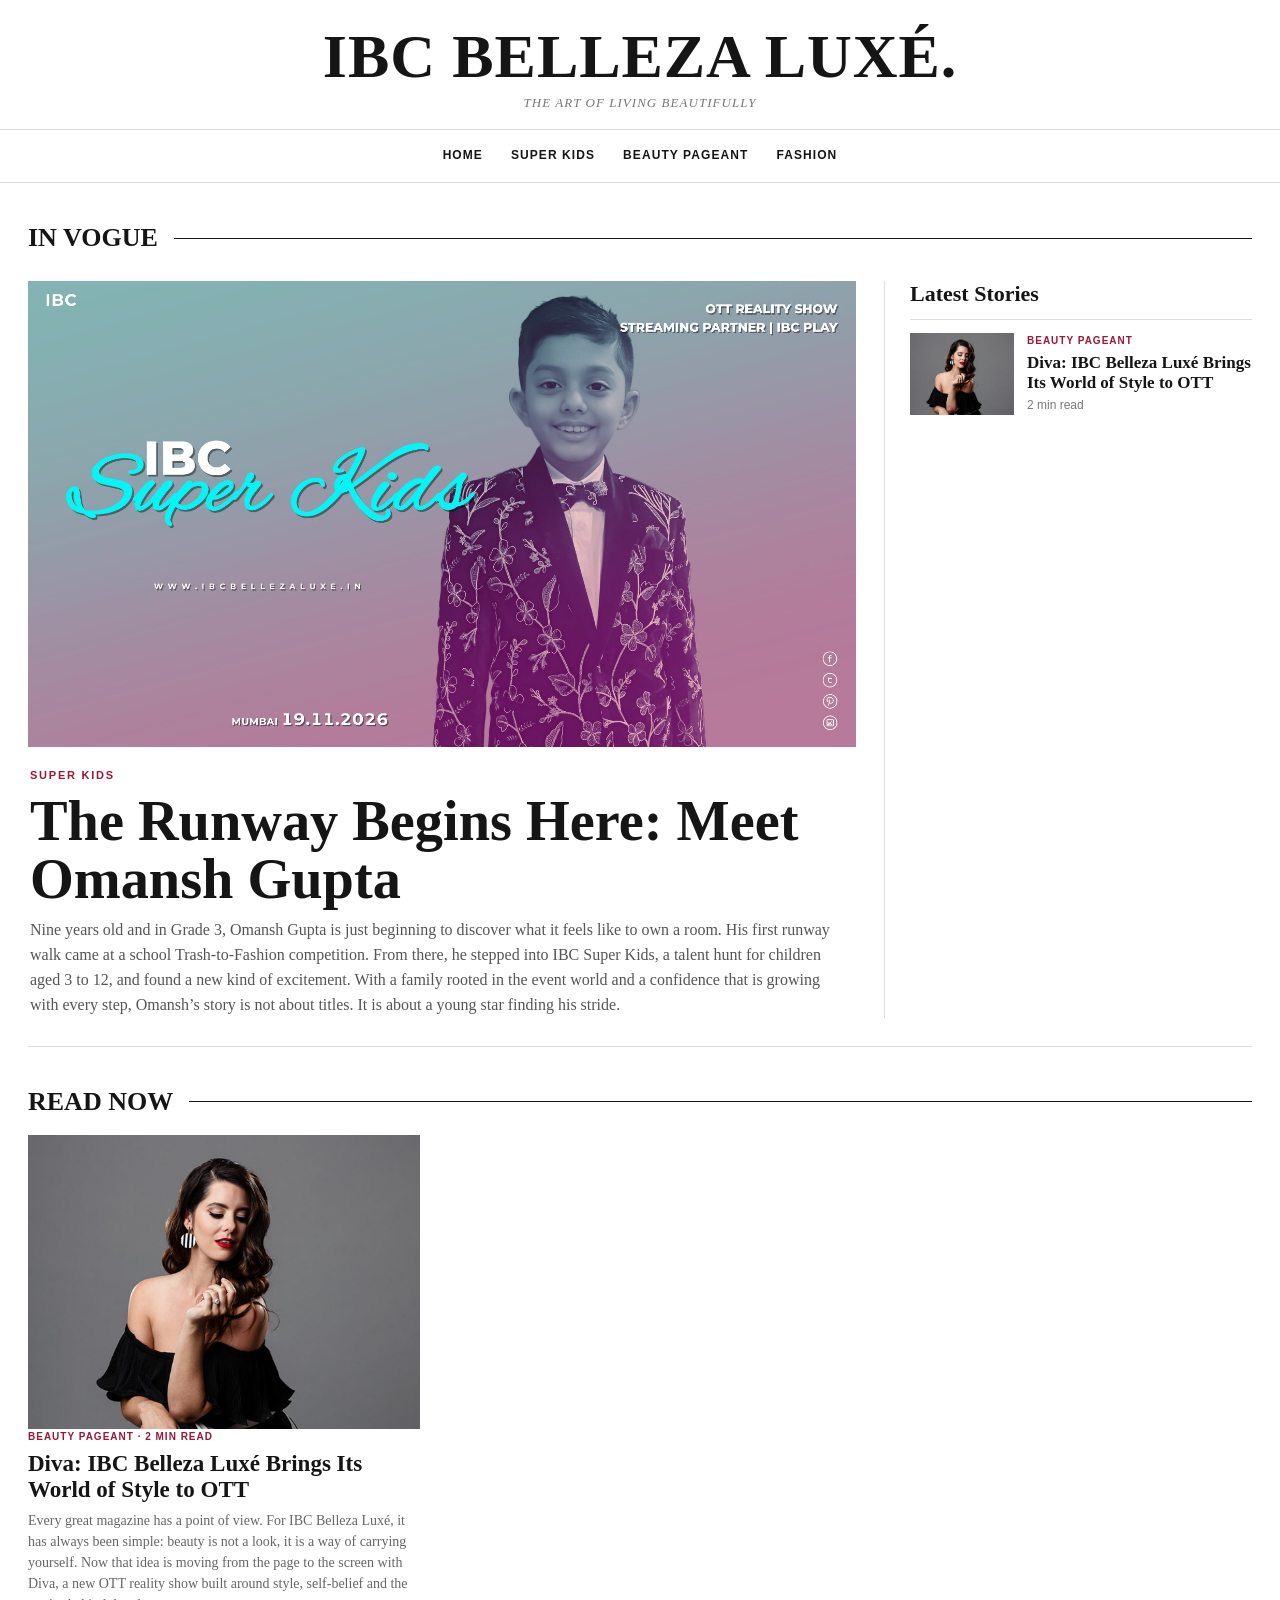
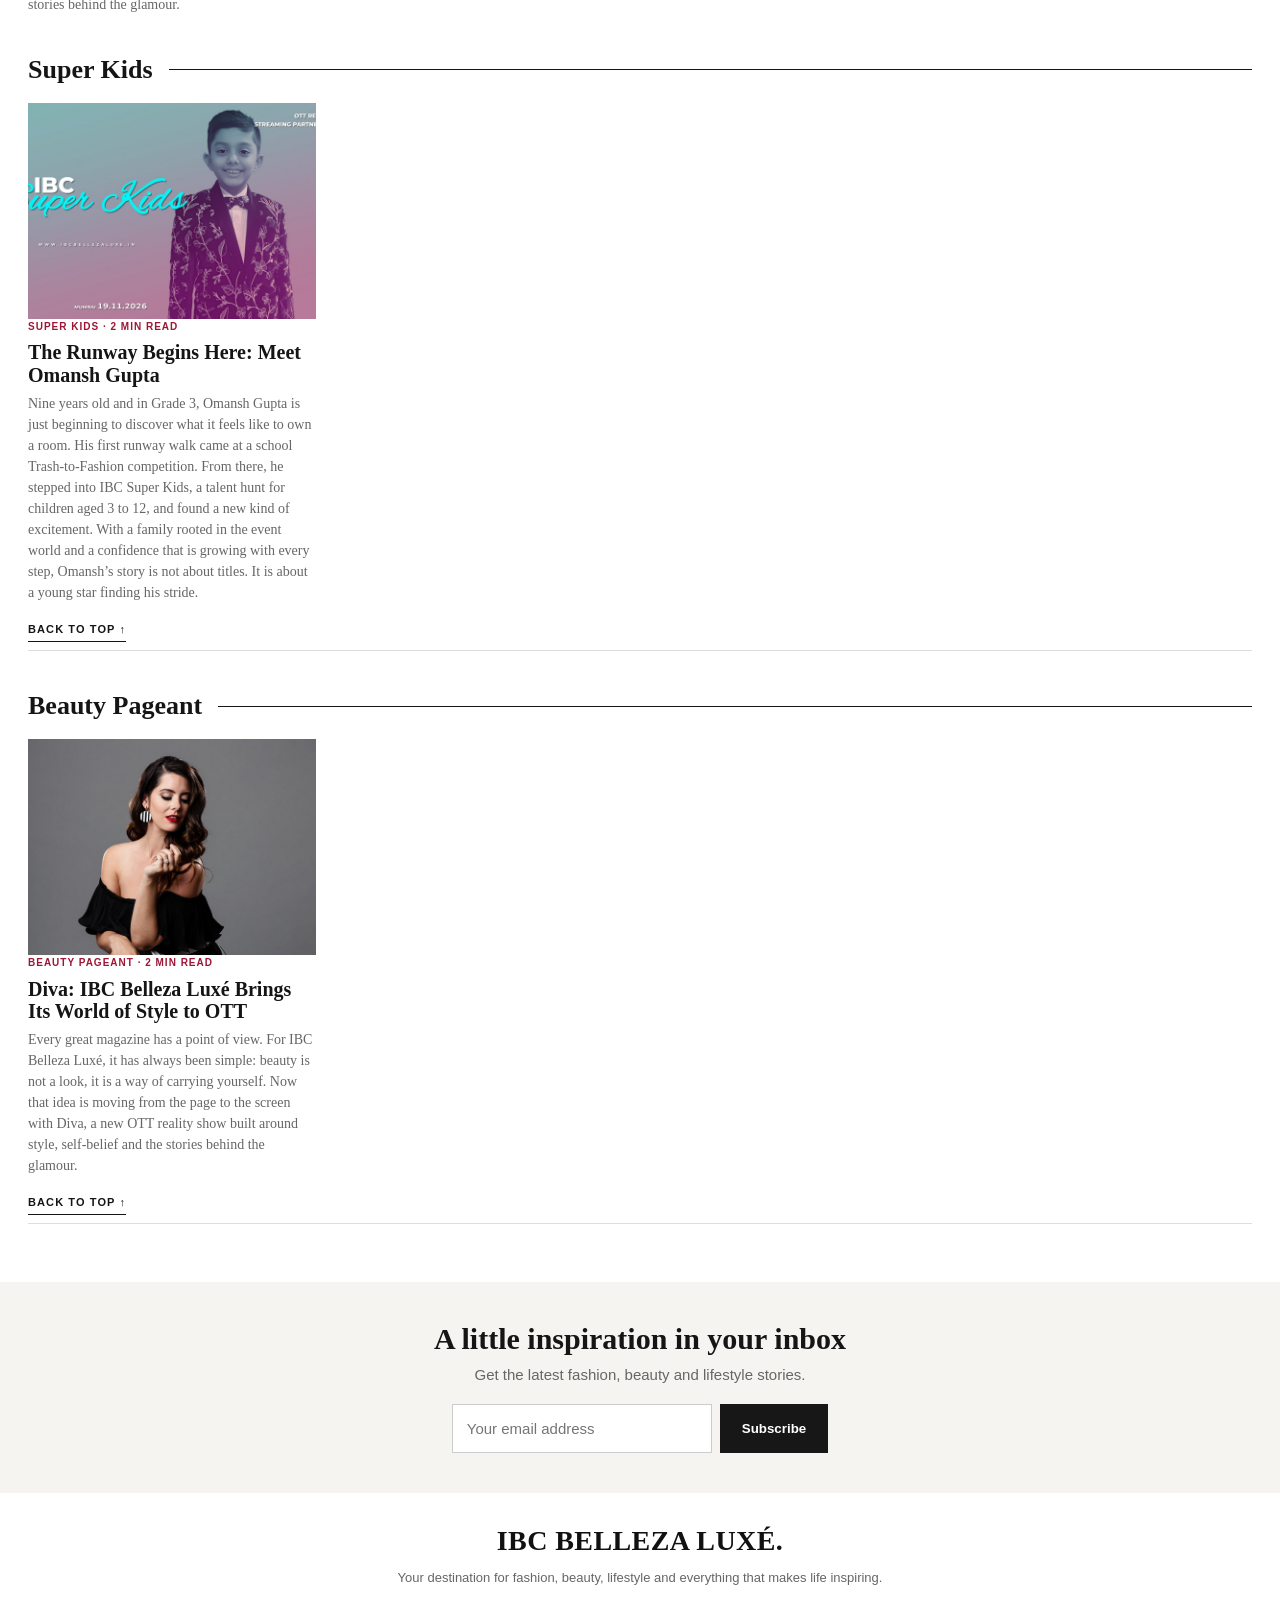
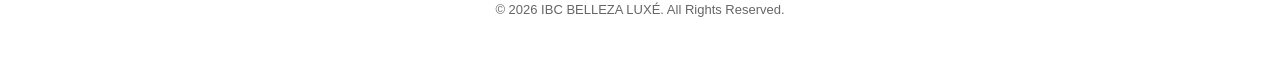
==== index.html @ 79d2c452 "Add files via upload" ====
<!DOCTYPE html>
<html lang="en">
<head>
<meta charset="utf-8">
<meta name="viewport" content="width=device-width, initial-scale=1">
<title>IBC BELLEZA LUXÉ | Fashion &amp; Lifestyle Magazine</title>
<meta name="description" content="Discover the latest in fashion, beauty, lifestyle, wellness and culture.">
<link rel="preconnect" href="https://fonts.googleapis.com">
<link href="https://fonts.googleapis.com/css2?family=Cormorant+Garamond:wght@500;600;700&family=Instrument+Sans:wght@400;500&display=swap" rel="stylesheet">
<style>
:root{--ink:#151515;--muted:#777;--line:#dedede;--paper:#fff;--soft:#f5f4f1;--accent:#9b1735}
*{box-sizing:border-box}
html{scroll-behavior:smooth}
body{margin:0;background:var(--paper);color:var(--ink);font:15px/1.55 Arial,Helvetica,sans-serif}
a{color:inherit;text-decoration:none}
.masthead{padding:27px 20px 18px;text-align:center;border-bottom:1px solid var(--line)}
.brand{display:inline-block;font:700 clamp(34px,5.4vw,62px)/.95 Georgia,'Times New Roman',serif;letter-spacing:.015em}
.tag{margin:9px 0 0;color:#777;font:italic 13px Georgia,serif;letter-spacing:.08em}
.nav-shell{position:sticky;top:0;z-index:20;background:#fff;border-bottom:1px solid var(--line)}
nav{max-width:1400px;margin:auto;display:flex;align-items:center;justify-content:center;gap:28px;padding:13px 22px;overflow-x:auto;white-space:nowrap}
nav a{font-size:12px;font-weight:700;letter-spacing:.09em;text-transform:uppercase;padding:3px 0;border-bottom:2px solid transparent}
nav a:hover,nav a:focus-visible{border-color:var(--accent);outline:none}
.wrap{max-width:1320px;margin:0 auto;padding:0 28px}
.kicker{font-size:11px;letter-spacing:.16em;text-transform:uppercase;color:var(--accent);font-weight:700}
.section-title{display:flex;align-items:center;gap:16px;margin:42px 0 20px;font:700 26px/1 Georgia,serif}
.section-title:after{content:"";height:1px;background:var(--ink);flex:1}
.lead-layout{display:grid;grid-template-columns:minmax(0,1.8fr) minmax(250px,.8fr);gap:28px;margin-top:30px;padding-bottom:28px;border-bottom:1px solid var(--line)}
.lead{display:block;min-width:0}
.lead-image{width:100%;aspect-ratio:16/9;object-fit:cover;display:block;background:var(--soft)}
.lead-copy{padding:15px 2px 0}
.lead h1{font:600 clamp(32px,4.4vw,58px)/1.03 Georgia,'Times New Roman',serif;margin:7px 0 10px;max-width:900px}
.lead p{font:16px/1.55 Georgia,serif;color:#555;max-width:800px;margin:0}
.latest{border-left:1px solid var(--line);padding-left:25px}
.latest h2{font:700 22px Georgia,serif;margin:0 0 12px}
.latest-item{display:grid;grid-template-columns:104px 1fr;gap:13px;padding:13px 0;border-top:1px solid var(--line)}
.latest-item img{width:104px;height:82px;object-fit:cover;background:var(--soft)}
.latest-item small,.story small{display:block;color:var(--accent);font-size:10px;font-weight:700;letter-spacing:.1em;text-transform:uppercase}
.latest-item h3{font:600 17px/1.15 Georgia,serif;margin:4px 0}
.latest-item p{font-size:12px;color:var(--muted);margin:0}
.story-grid{display:grid;grid-template-columns:repeat(3,minmax(0,1fr));gap:24px}
.story{display:block;min-width:0}
.story img{display:block;width:100%;aspect-ratio:4/3;object-fit:cover;background:var(--soft)}
.story h3{font:600 23px/1.12 Georgia,'Times New Roman',serif;margin:7px 0}
.story p{font:14px/1.5 Georgia,serif;color:#666;margin:0}
.story:hover h3,.latest-item:hover h3{text-decoration:underline;text-decoration-thickness:1px;text-underline-offset:3px}
.category-section{padding-bottom:8px;border-bottom:1px solid var(--line)}
.category-section .story-grid{grid-template-columns:repeat(4,minmax(0,1fr))}
.category-section .story h3{font-size:20px}
.see-more{display:inline-block;margin-top:18px;font-size:11px;font-weight:700;letter-spacing:.1em;text-transform:uppercase;border-bottom:1px solid;padding-bottom:3px}
.news{margin-top:58px;background:var(--soft);padding:40px 20px;text-align:center}
.news h2{font:600 30px Georgia,serif;margin:0 0 7px}
.news p{color:#666;margin:0 0 17px}
.news form{display:flex;gap:8px;justify-content:center;flex-wrap:wrap}
.news input{padding:12px 14px;border:1px solid #ccc;background:#fff;min-width:260px;font:inherit}
.news button{padding:12px 22px;border:0;background:#171717;color:#fff;font-weight:700;cursor:pointer}
footer{padding:35px 20px;text-align:center;color:#666;font-size:13px}
footer .brand{font-size:28px;color:#111}
footer p{max-width:600px;margin:12px auto}
footer a:not(.brand){margin:0 9px}
.empty{padding:35px 0;color:#777}
@media(max-width:850px){.lead-layout{grid-template-columns:1fr}.latest{border-left:0;border-top:1px solid var(--line);padding:20px 0 0}.category-section .story-grid{grid-template-columns:repeat(2,minmax(0,1fr))}}
@media(max-width:560px){.masthead{padding:22px 12px 15px}.wrap{padding:0 16px}nav{justify-content:flex-start;gap:22px;padding:12px 16px}.lead-layout{margin-top:18px}.lead h1{font-size:36px}.story-grid,.category-section .story-grid{grid-template-columns:1fr 1fr;gap:17px}.story h3,.category-section .story h3{font-size:18px}.latest-item{grid-template-columns:88px 1fr}.latest-item img{width:88px;height:72px}}
</style>
</head>
<body id="top">
<header class="masthead">
  <a class="brand" href="index.html">IBC BELLEZA LUXÉ.</a>
  <p class="tag">THE ART OF LIVING BEAUTIFULLY</p>
</header>
<div class="nav-shell"><nav aria-label="Main" id="nav"></nav></div>

<main class="wrap" id="root"><p class="empty">Loading stories…</p></main>

<section class="news">
  <h2>A little inspiration in your inbox</h2>
  <p>Get the latest fashion, beauty and lifestyle stories.</p>
  <form onsubmit="event.preventDefault();this.querySelector('button').textContent='Thank you';">
    <input type="email" required placeholder="Your email address" aria-label="Email address">
    <button type="submit">Subscribe</button>
  </form>
</section>

<footer>
  <a class="brand" href="index.html">IBC BELLEZA LUXÉ.</a>
  <p>Your destination for fashion, beauty, lifestyle and everything that makes life inspiring.</p>
  <p id="fl"></p>
  <p>© 2026 IBC BELLEZA LUXÉ. All Rights Reserved.</p>
</footer>

<script>
const esc = s => String(s ?? '').replace(/[&<>"']/g, c => ({'&':'&amp;','<':'&lt;','>':'&gt;','"':'&quot;',"'":'&#39;'}[c]));
const href = a => a.link || (a.type === 'page' || !a.slug
  ? 'article.html?id=' + encodeURIComponent(a.id)
  : 'articles/' + encodeURIComponent(a.slug) + '/');
const sl = s => String(s).toLowerCase().replace(/[^a-z0-9]+/g, '-').replace(/^-|-$/g, '') || 'x';
const image = a => a.image ? esc(a.image) : '';
const story = a => '<a class="story" href="' + esc(href(a)) + '">' +
  (image(a) ? '<img loading="lazy" src="' + image(a) + '" alt="' + esc(a.title) + '">' : '<div class="lead-image"></div>') +
  '<small>' + esc(a.category || 'Latest') + (a.readTime ? ' · ' + esc(a.readTime) : '') + '</small>' +
  '<h3>' + esc(a.title) + '</h3>' + (a.excerpt ? '<p>' + esc(a.excerpt) + '</p>' : '') + '</a>';
fetch('content/articles.json', {cache:'no-store'})
  .then(r => r.ok ? r.json() : Promise.reject(new Error('Could not load article data')))
  .then(list => {
    list = list.filter(a => a.status === 'published');
    const pages = list.filter(a => a.type === 'page');
    const posts = list.filter(a => a.type !== 'page');
    const categories = [...new Set(posts.map(a => a.category || 'More stories'))];
    const nav = document.getElementById('nav');
    nav.innerHTML = '<a href="#top">Home</a>' +
      categories.map(c => '<a href="#c-' + sl(c) + '">' + esc(c) + '</a>').join('') +
      pages.filter(a => a.menu).map(a => '<a href="' + esc(href(a)) + '">' + esc(a.title) + '</a>').join('');
    document.getElementById('fl').innerHTML = pages.filter(a => a.footer !== false)
      .map(a => '<a href="' + esc(href(a)) + '">' + esc(a.title) + '</a>').join('');

    const sorted = [...posts].sort((a,b) => new Date(b.date || 0) - new Date(a.date || 0));
    const lead = sorted.find(a => a.section === 'cover') || sorted[0];
    const latest = sorted.filter(a => a.id !== lead?.id).slice(0,5);
    let out = '';

    if (lead) {
      out += '<div class="section-title"><span>IN VOGUE</span></div><section class="lead-layout">' +
        '<a class="lead" href="' + esc(href(lead)) + '">' +
        (image(lead) ? '<img class="lead-image" src="' + image(lead) + '" alt="' + esc(lead.title) + '">' : '') +
        '<div class="lead-copy"><small class="kicker">' + esc(lead.category || 'Featured Story') + '</small>' +
        '<h1>' + esc(lead.title) + '</h1><p>' + esc(lead.excerpt || '') + '</p></div></a>' +
        '<aside class="latest"><h2>Latest Stories</h2>' +
        (latest.length ? latest.map(a => '<a class="latest-item" href="' + esc(href(a)) + '">' +
          (image(a) ? '<img src="' + image(a) + '" loading="lazy" alt="">' : '<div></div>') +
          '<div><small>' + esc(a.category || 'Latest') + '</small><h3>' + esc(a.title) + '</h3>' +
          (a.readTime ? '<p>' + esc(a.readTime) + '</p>' : '') + '</div></a>').join('') :
          '<p class="empty">More stories coming soon.</p>') +
        '</aside></section>';
    }

    const remaining = sorted.filter(a => a.id !== lead?.id);
    if (remaining.length) {
      out += '<section><div class="section-title"><span>READ NOW</span></div><div class="story-grid">' +
        remaining.slice(0,3).map(story).join('') + '</div></section>';
    }

    categories.forEach(c => {
      const items = sorted.filter(a => (a.category || 'More stories') === c);
      if (!items.length) return;
      out += '<section class="category-section" id="c-' + sl(c) + '">' +
        '<div class="section-title"><span>' + esc(c) + '</span></div>' +
        '<div class="story-grid">' + items.map(story).join('') + '</div>' +
        '<a class="see-more" href="#top">Back to top ↑</a></section>';
    });
    document.getElementById('root').innerHTML = out || '<p class="empty">Published stories will appear here.</p>';
  })
  .catch(() => {
    document.getElementById('root').innerHTML = '<p class="empty">Stories could not be loaded. Please check content/articles.json.</p>';
  });
</script>
</body>
</html>
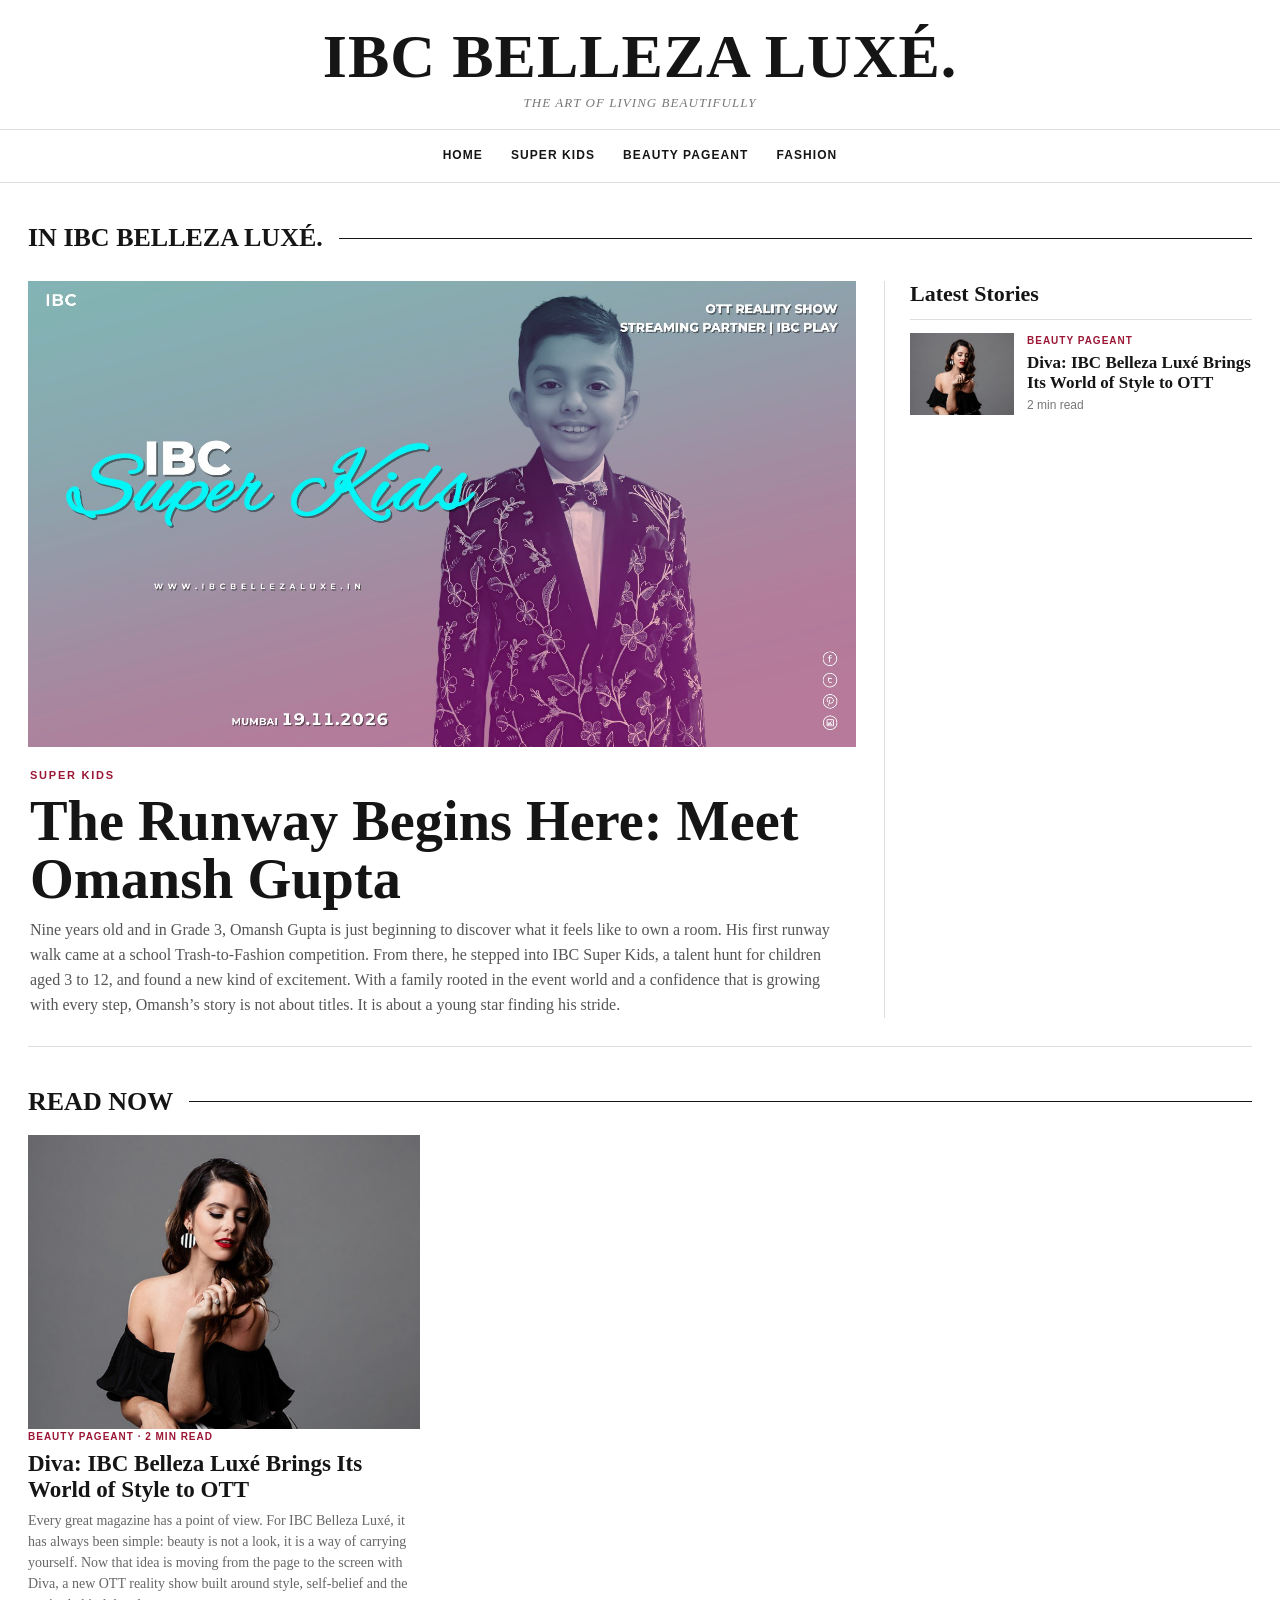
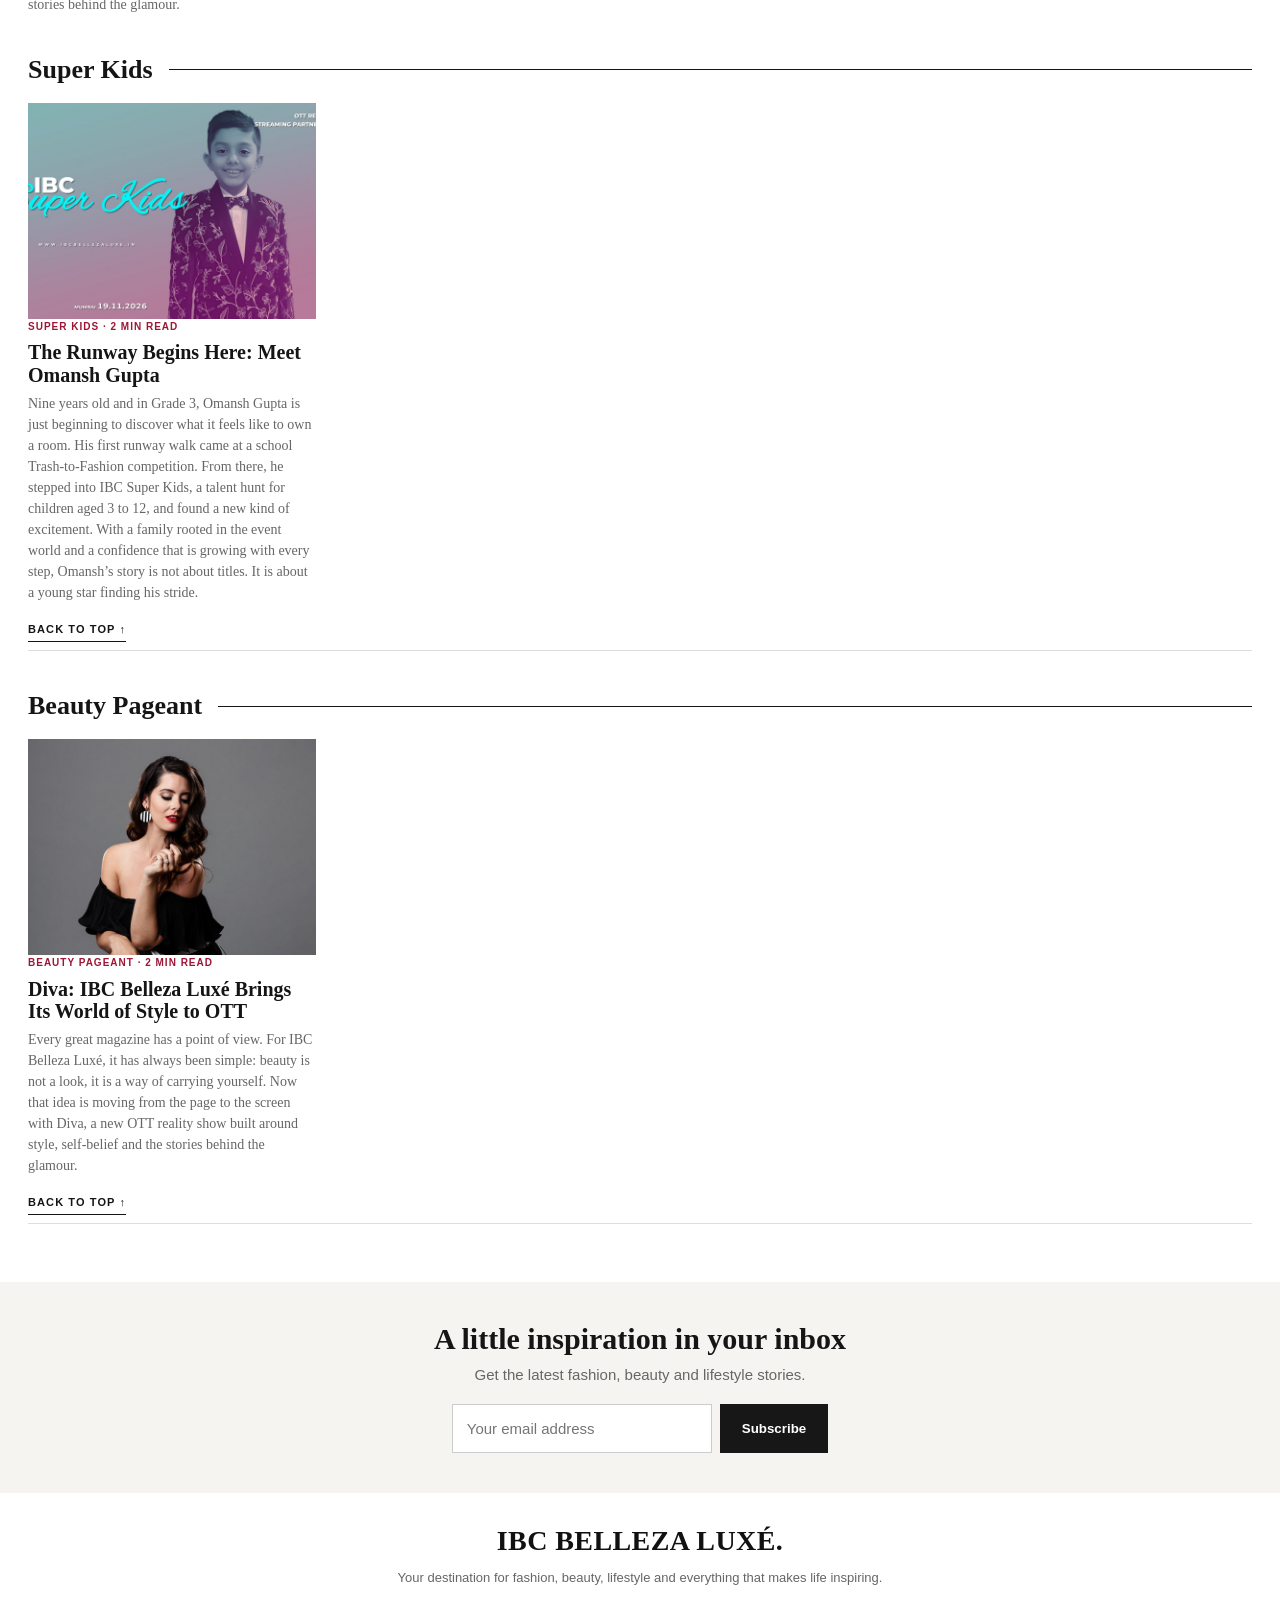
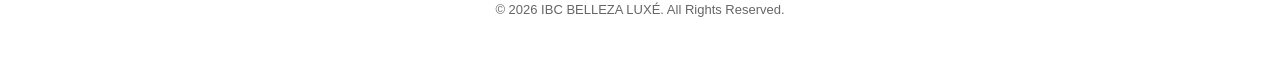
==== commit 32b0e5cd: "Update index.html" ====
--- a/index.html
+++ b/index.html
@@ -118,7 +118,7 @@
     let out = '';
 
     if (lead) {
-      out += '<div class="section-title"><span>IN VOGUE</span></div><section class="lead-layout">' +
+      out += '<div class="section-title"><span>IN IBC BELLEZA LUXÉ.</span></div><section class="lead-layout">' +
         '<a class="lead" href="' + esc(href(lead)) + '">' +
         (image(lead) ? '<img class="lead-image" src="' + image(lead) + '" alt="' + esc(lead.title) + '">' : '') +
         '<div class="lead-copy"><small class="kicker">' + esc(lead.category || 'Featured Story') + '</small>' +
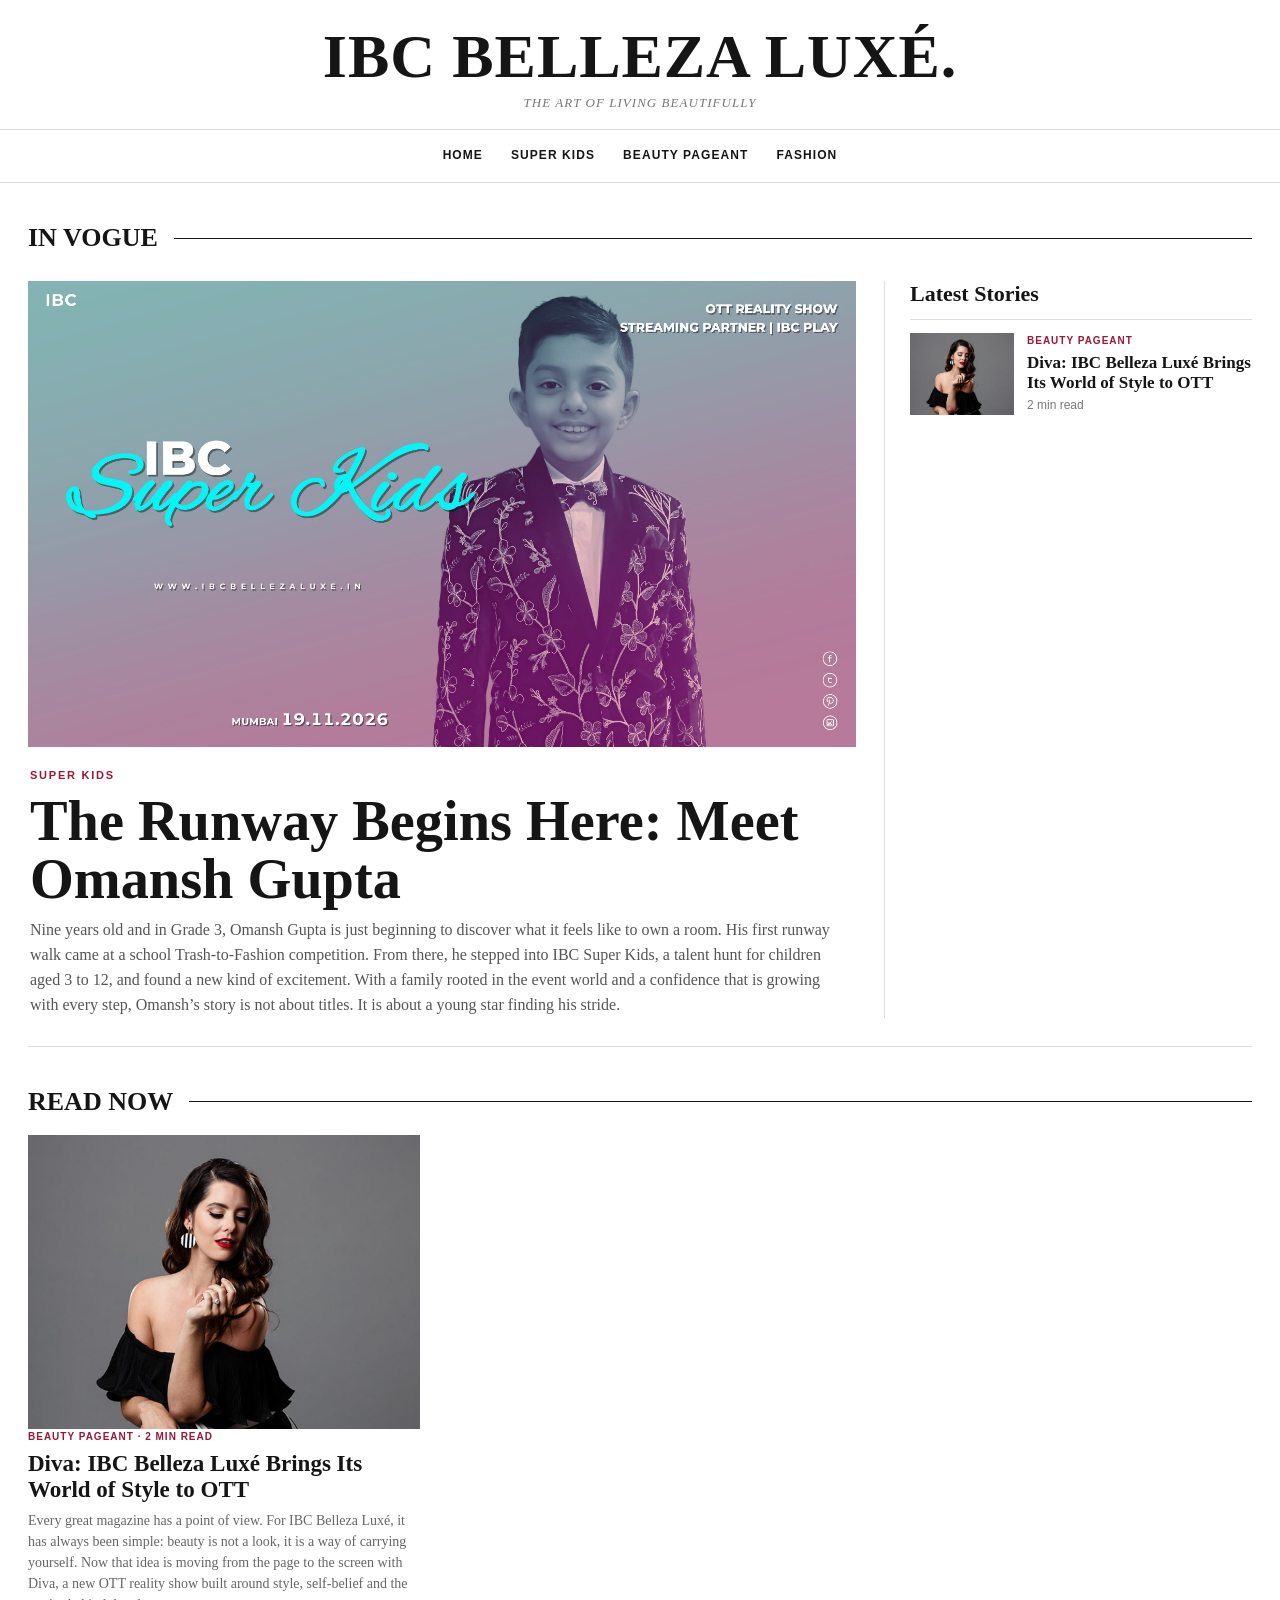
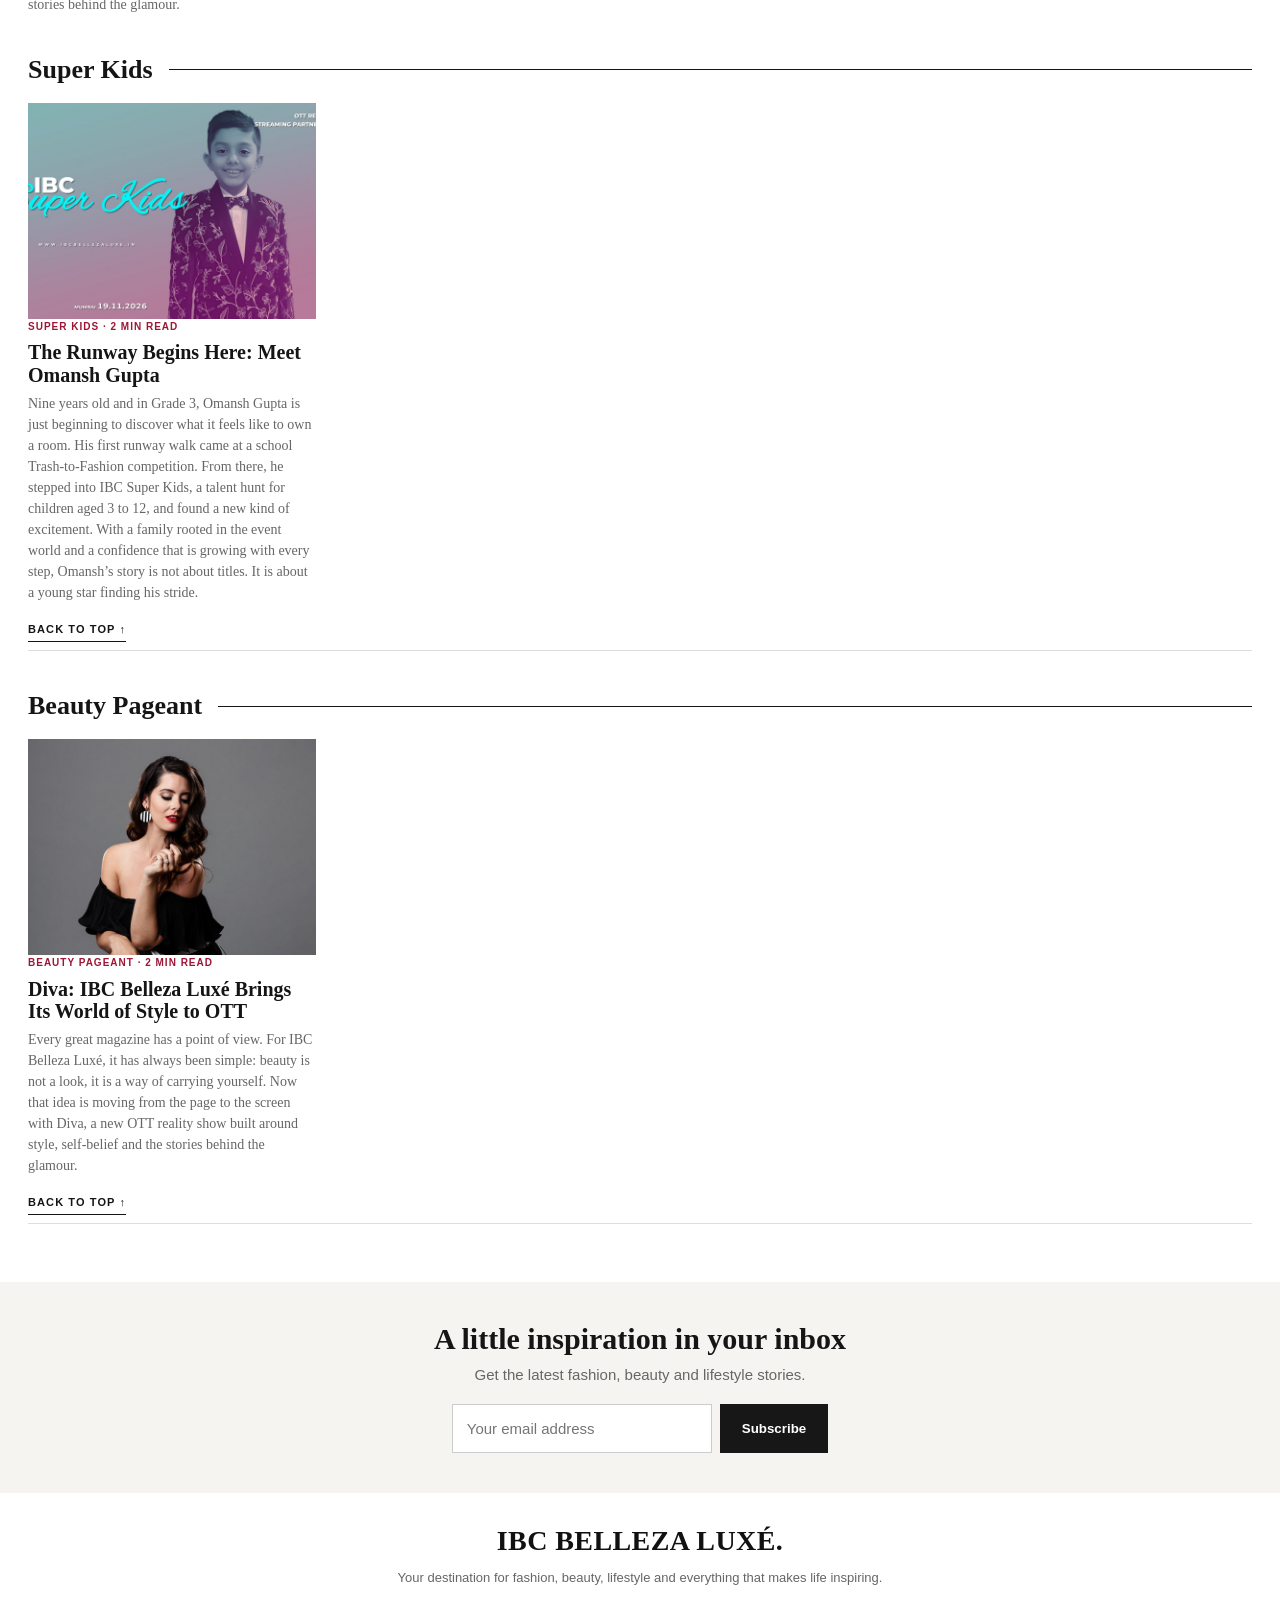
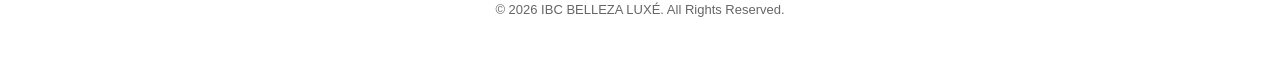
==== commit 9f57516b: "Add files via upload" ====
--- a/index.html
+++ b/index.html
@@ -61,6 +61,9 @@
 @media(max-width:850px){.lead-layout{grid-template-columns:1fr}.latest{border-left:0;border-top:1px solid var(--line);padding:20px 0 0}.category-section .story-grid{grid-template-columns:repeat(2,minmax(0,1fr))}}
 @media(max-width:560px){.masthead{padding:22px 12px 15px}.wrap{padding:0 16px}nav{justify-content:flex-start;gap:22px;padding:12px 16px}.lead-layout{margin-top:18px}.lead h1{font-size:36px}.story-grid,.category-section .story-grid{grid-template-columns:1fr 1fr;gap:17px}.story h3,.category-section .story h3{font-size:18px}.latest-item{grid-template-columns:88px 1fr}.latest-item img{width:88px;height:72px}}
 </style>
+<link rel="icon" type="image/svg+xml" href="favicon.svg">
+<link rel="icon" type="image/png" sizes="32x32" href="favicon-32.png">
+<link rel="apple-touch-icon" href="apple-touch-icon.png">
 </head>
 <body id="top">
 <header class="masthead">
@@ -118,7 +121,7 @@
     let out = '';
 
     if (lead) {
-      out += '<div class="section-title"><span>IN IBC BELLEZA LUXÉ.</span></div><section class="lead-layout">' +
+      out += '<div class="section-title"><span>IN VOGUE</span></div><section class="lead-layout">' +
         '<a class="lead" href="' + esc(href(lead)) + '">' +
         (image(lead) ? '<img class="lead-image" src="' + image(lead) + '" alt="' + esc(lead.title) + '">' : '') +
         '<div class="lead-copy"><small class="kicker">' + esc(lead.category || 'Featured Story') + '</small>' +
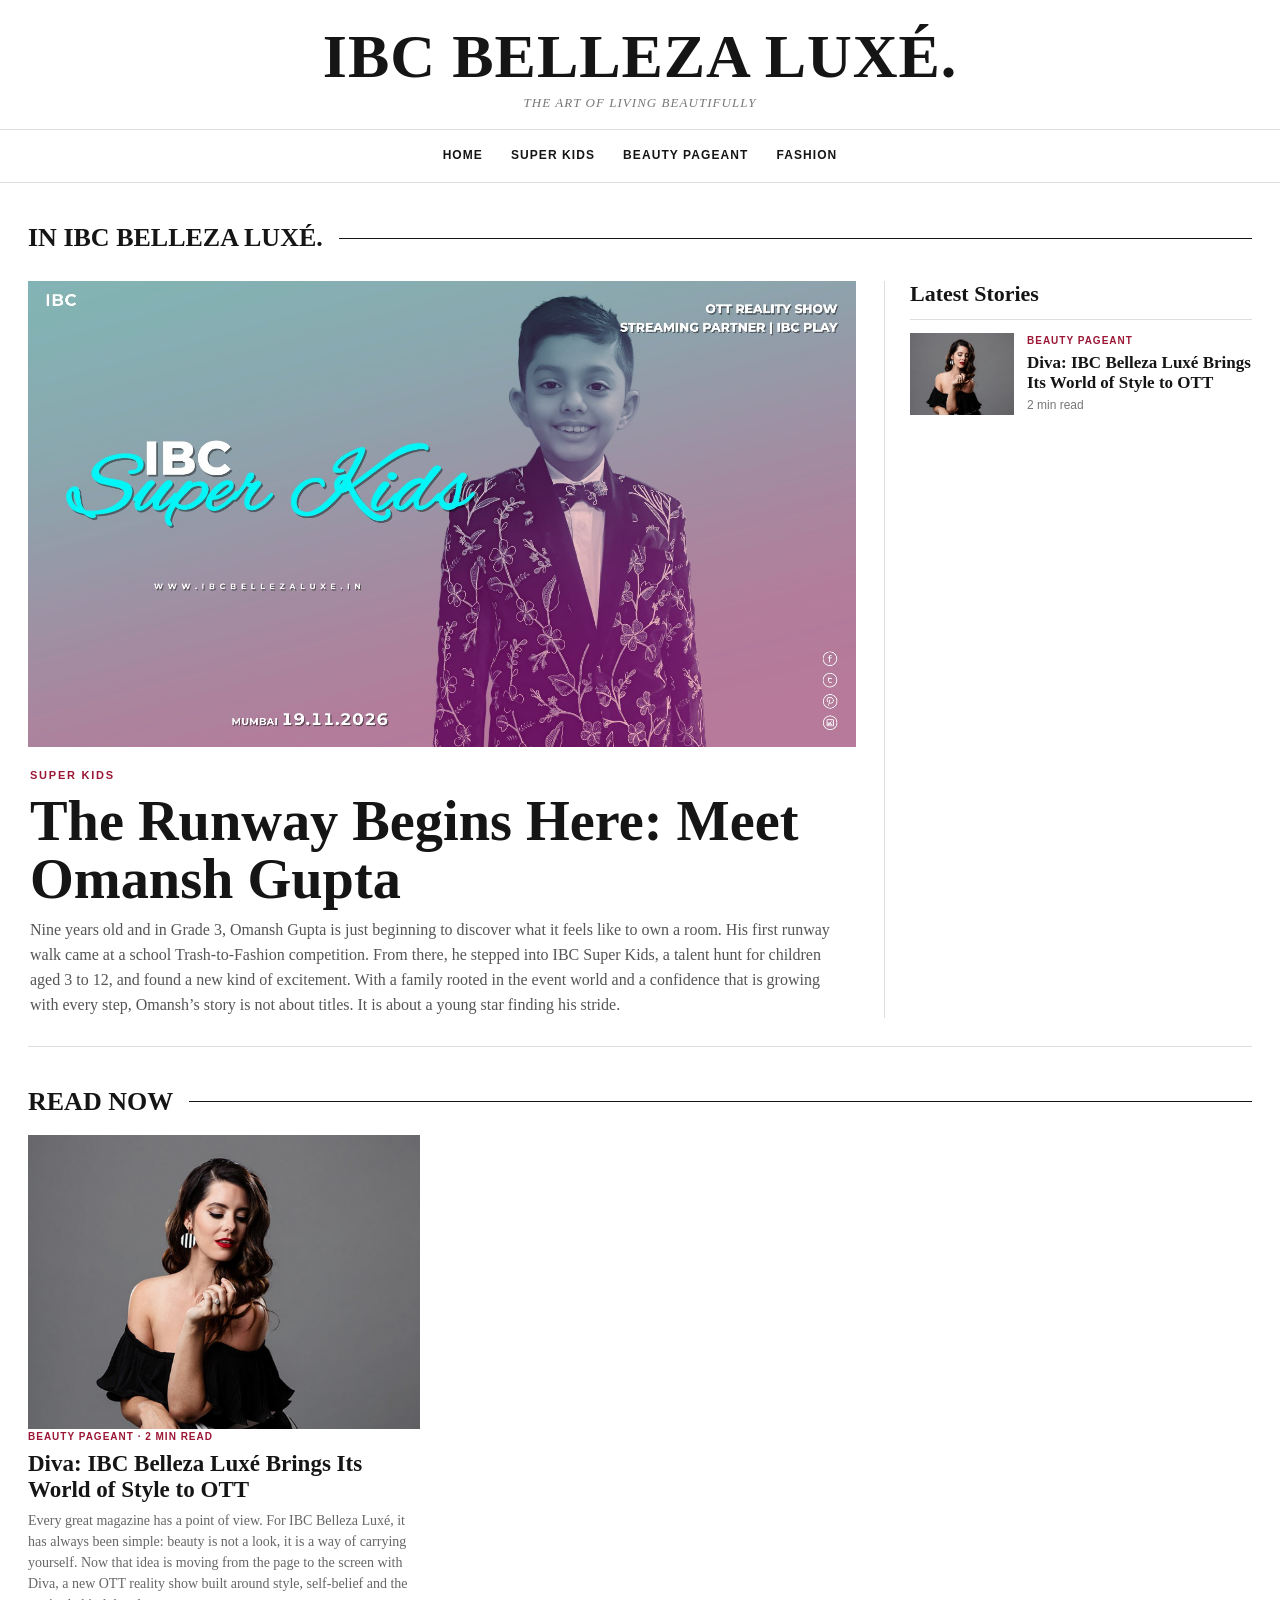
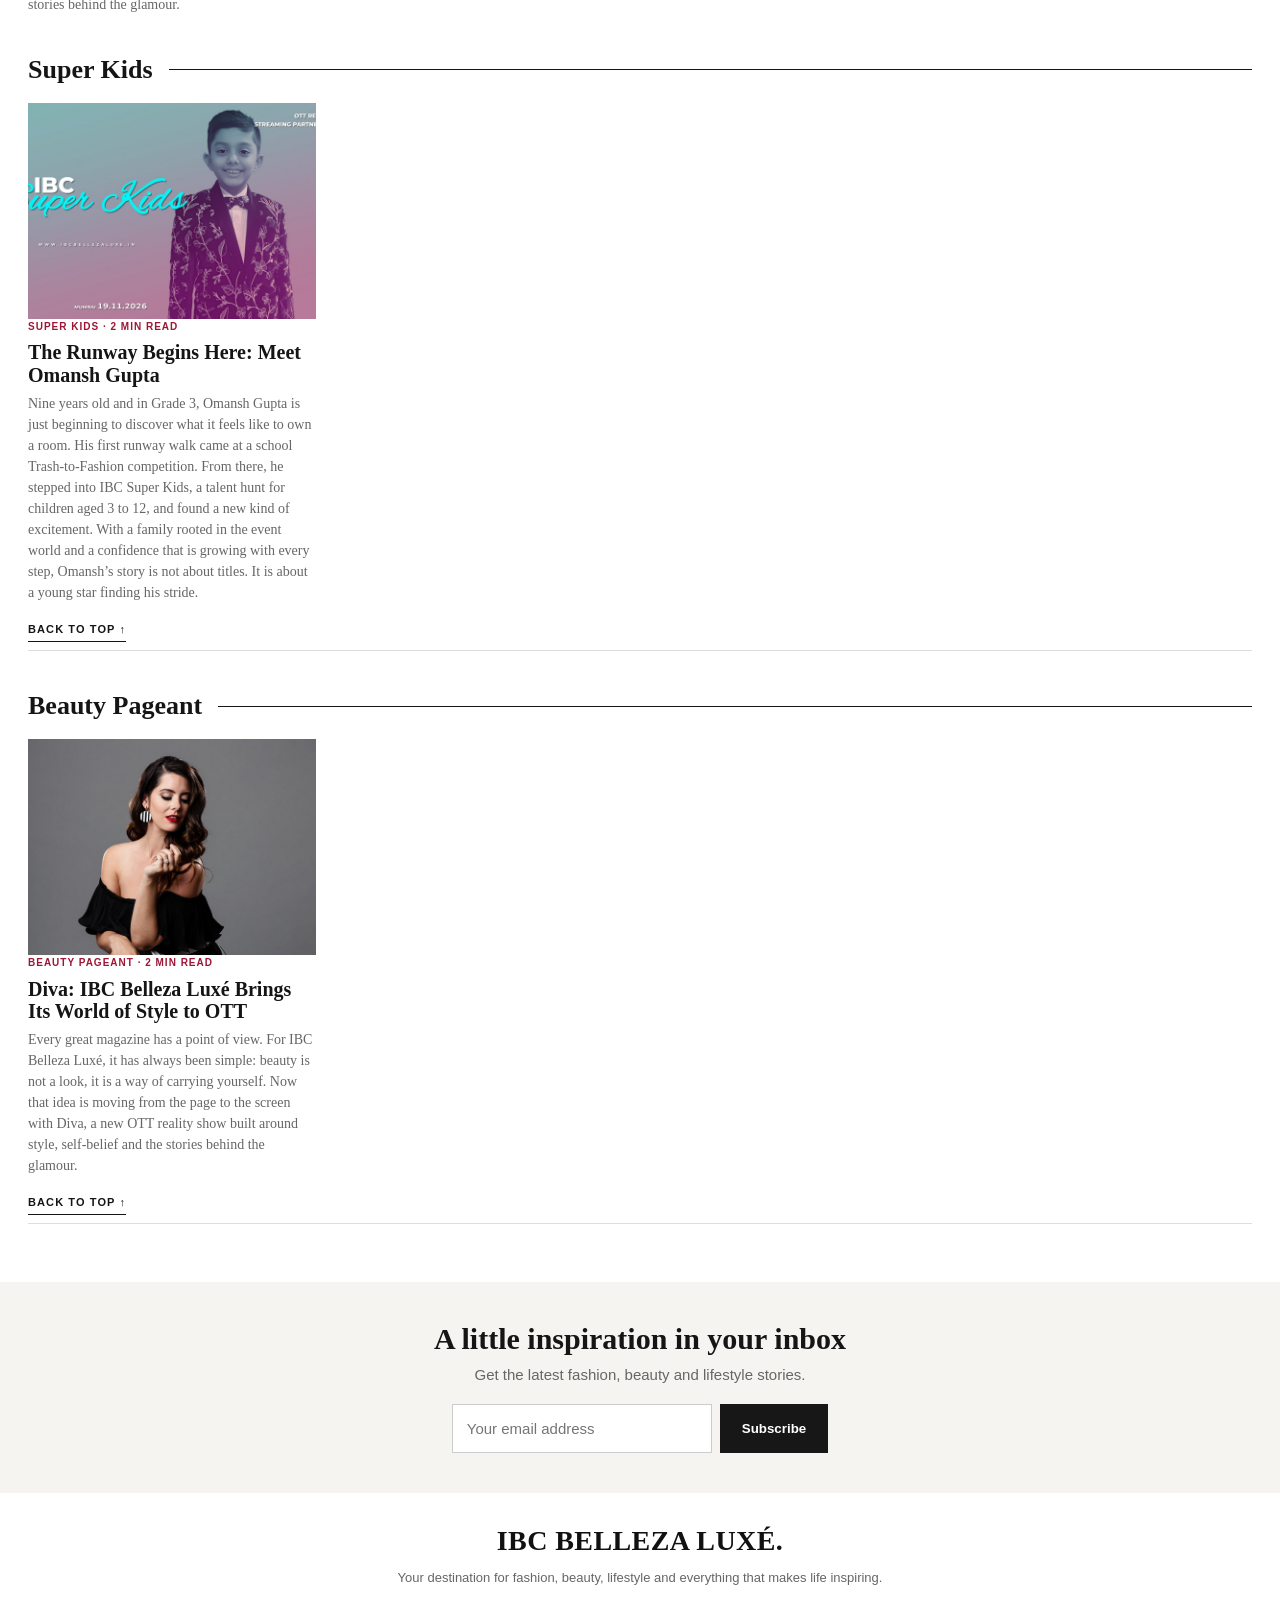
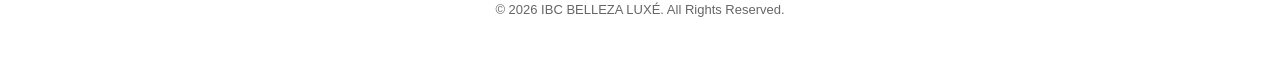
==== commit a41fe63b: "Update index.html" ====
--- a/index.html
+++ b/index.html
@@ -121,7 +121,7 @@
     let out = '';
 
     if (lead) {
-      out += '<div class="section-title"><span>IN VOGUE</span></div><section class="lead-layout">' +
+      out += '<div class="section-title"><span>IN IBC BELLEZA LUXÉ.</span></div><section class="lead-layout">' +
         '<a class="lead" href="' + esc(href(lead)) + '">' +
         (image(lead) ? '<img class="lead-image" src="' + image(lead) + '" alt="' + esc(lead.title) + '">' : '') +
         '<div class="lead-copy"><small class="kicker">' + esc(lead.category || 'Featured Story') + '</small>' +
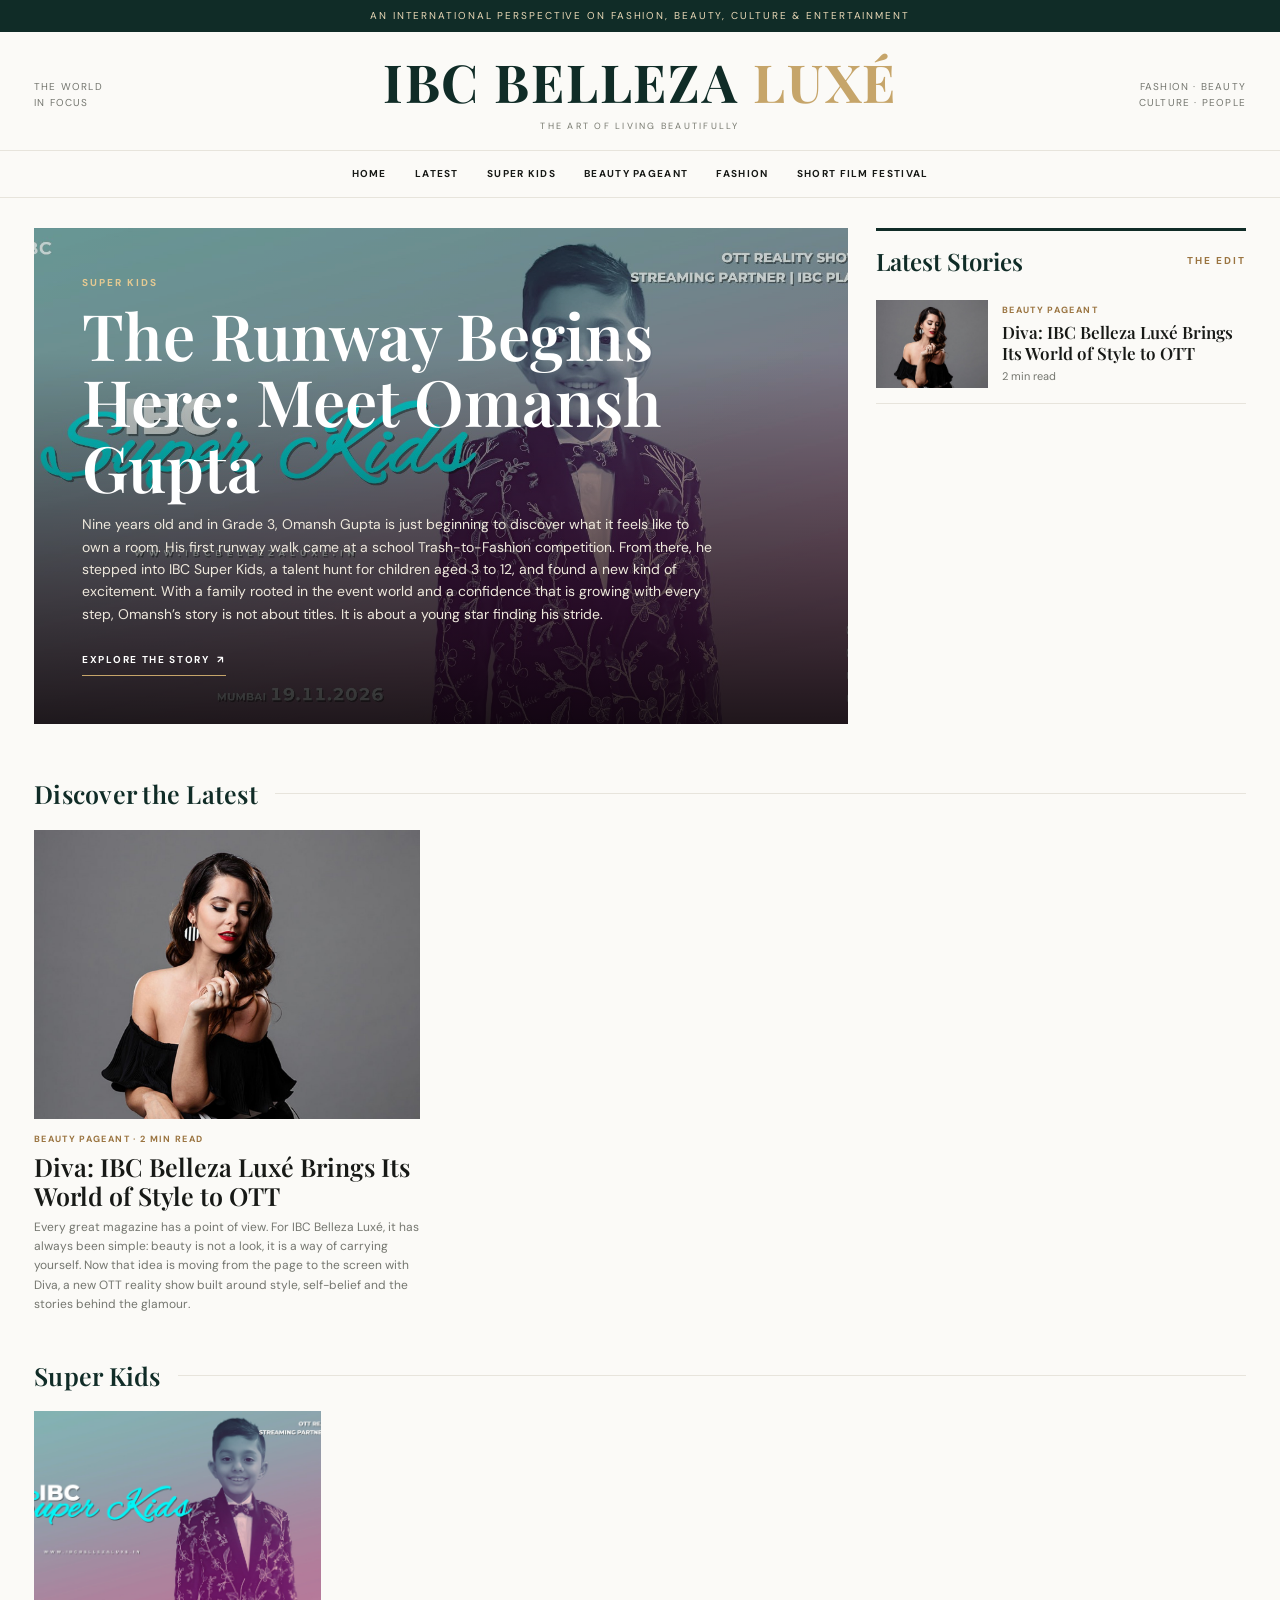
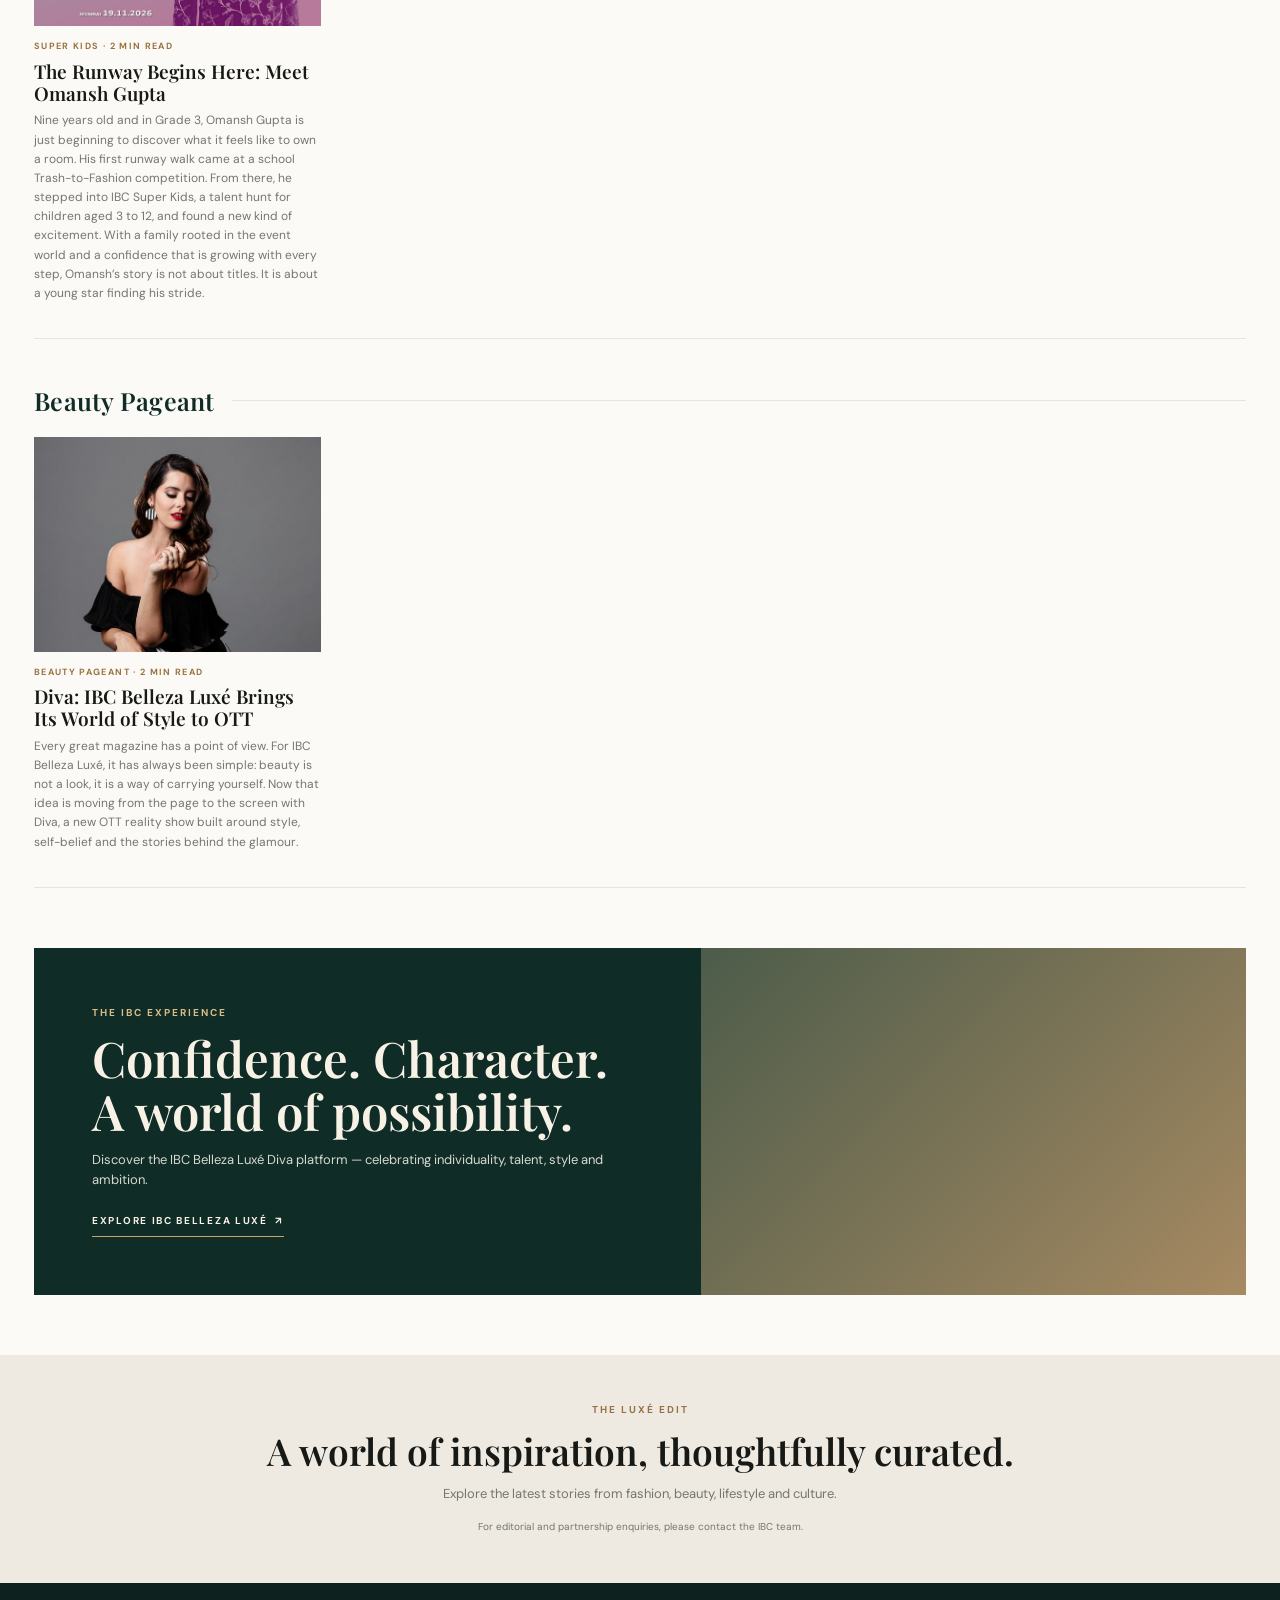
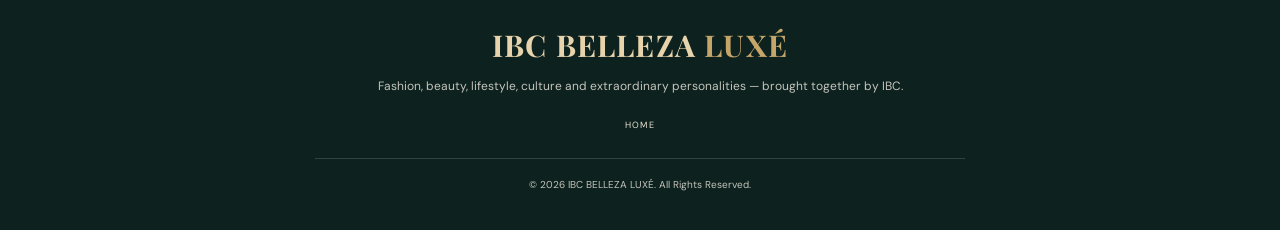
==== commit b4792eea: "Add files via upload" ====
--- a/index.html
+++ b/index.html
@@ -3,157 +3,274 @@
 <head>
 <meta charset="utf-8">
 <meta name="viewport" content="width=device-width, initial-scale=1">
-<title>IBC BELLEZA LUXÉ | Fashion &amp; Lifestyle Magazine</title>
-<meta name="description" content="Discover the latest in fashion, beauty, lifestyle, wellness and culture.">
+<title>IBC Belleza Luxé | Fashion, Beauty & Culture</title>
+<meta name="description" content="Discover fashion, beauty, culture, lifestyle, personalities and entertainment from IBC Belleza Luxé.">
+<meta name="theme-color" content="#102c27">
 <link rel="preconnect" href="https://fonts.googleapis.com">
-<link href="https://fonts.googleapis.com/css2?family=Cormorant+Garamond:wght@500;600;700&family=Instrument+Sans:wght@400;500&display=swap" rel="stylesheet">
-<style>
-:root{--ink:#151515;--muted:#777;--line:#dedede;--paper:#fff;--soft:#f5f4f1;--accent:#9b1735}
-*{box-sizing:border-box}
-html{scroll-behavior:smooth}
-body{margin:0;background:var(--paper);color:var(--ink);font:15px/1.55 Arial,Helvetica,sans-serif}
-a{color:inherit;text-decoration:none}
-.masthead{padding:27px 20px 18px;text-align:center;border-bottom:1px solid var(--line)}
-.brand{display:inline-block;font:700 clamp(34px,5.4vw,62px)/.95 Georgia,'Times New Roman',serif;letter-spacing:.015em}
-.tag{margin:9px 0 0;color:#777;font:italic 13px Georgia,serif;letter-spacing:.08em}
-.nav-shell{position:sticky;top:0;z-index:20;background:#fff;border-bottom:1px solid var(--line)}
-nav{max-width:1400px;margin:auto;display:flex;align-items:center;justify-content:center;gap:28px;padding:13px 22px;overflow-x:auto;white-space:nowrap}
-nav a{font-size:12px;font-weight:700;letter-spacing:.09em;text-transform:uppercase;padding:3px 0;border-bottom:2px solid transparent}
-nav a:hover,nav a:focus-visible{border-color:var(--accent);outline:none}
-.wrap{max-width:1320px;margin:0 auto;padding:0 28px}
-.kicker{font-size:11px;letter-spacing:.16em;text-transform:uppercase;color:var(--accent);font-weight:700}
-.section-title{display:flex;align-items:center;gap:16px;margin:42px 0 20px;font:700 26px/1 Georgia,serif}
-.section-title:after{content:"";height:1px;background:var(--ink);flex:1}
-.lead-layout{display:grid;grid-template-columns:minmax(0,1.8fr) minmax(250px,.8fr);gap:28px;margin-top:30px;padding-bottom:28px;border-bottom:1px solid var(--line)}
-.lead{display:block;min-width:0}
-.lead-image{width:100%;aspect-ratio:16/9;object-fit:cover;display:block;background:var(--soft)}
-.lead-copy{padding:15px 2px 0}
-.lead h1{font:600 clamp(32px,4.4vw,58px)/1.03 Georgia,'Times New Roman',serif;margin:7px 0 10px;max-width:900px}
-.lead p{font:16px/1.55 Georgia,serif;color:#555;max-width:800px;margin:0}
-.latest{border-left:1px solid var(--line);padding-left:25px}
-.latest h2{font:700 22px Georgia,serif;margin:0 0 12px}
-.latest-item{display:grid;grid-template-columns:104px 1fr;gap:13px;padding:13px 0;border-top:1px solid var(--line)}
-.latest-item img{width:104px;height:82px;object-fit:cover;background:var(--soft)}
-.latest-item small,.story small{display:block;color:var(--accent);font-size:10px;font-weight:700;letter-spacing:.1em;text-transform:uppercase}
-.latest-item h3{font:600 17px/1.15 Georgia,serif;margin:4px 0}
-.latest-item p{font-size:12px;color:var(--muted);margin:0}
-.story-grid{display:grid;grid-template-columns:repeat(3,minmax(0,1fr));gap:24px}
-.story{display:block;min-width:0}
-.story img{display:block;width:100%;aspect-ratio:4/3;object-fit:cover;background:var(--soft)}
-.story h3{font:600 23px/1.12 Georgia,'Times New Roman',serif;margin:7px 0}
-.story p{font:14px/1.5 Georgia,serif;color:#666;margin:0}
-.story:hover h3,.latest-item:hover h3{text-decoration:underline;text-decoration-thickness:1px;text-underline-offset:3px}
-.category-section{padding-bottom:8px;border-bottom:1px solid var(--line)}
-.category-section .story-grid{grid-template-columns:repeat(4,minmax(0,1fr))}
-.category-section .story h3{font-size:20px}
-.see-more{display:inline-block;margin-top:18px;font-size:11px;font-weight:700;letter-spacing:.1em;text-transform:uppercase;border-bottom:1px solid;padding-bottom:3px}
-.news{margin-top:58px;background:var(--soft);padding:40px 20px;text-align:center}
-.news h2{font:600 30px Georgia,serif;margin:0 0 7px}
-.news p{color:#666;margin:0 0 17px}
-.news form{display:flex;gap:8px;justify-content:center;flex-wrap:wrap}
-.news input{padding:12px 14px;border:1px solid #ccc;background:#fff;min-width:260px;font:inherit}
-.news button{padding:12px 22px;border:0;background:#171717;color:#fff;font-weight:700;cursor:pointer}
-footer{padding:35px 20px;text-align:center;color:#666;font-size:13px}
-footer .brand{font-size:28px;color:#111}
-footer p{max-width:600px;margin:12px auto}
-footer a:not(.brand){margin:0 9px}
-.empty{padding:35px 0;color:#777}
-@media(max-width:850px){.lead-layout{grid-template-columns:1fr}.latest{border-left:0;border-top:1px solid var(--line);padding:20px 0 0}.category-section .story-grid{grid-template-columns:repeat(2,minmax(0,1fr))}}
-@media(max-width:560px){.masthead{padding:22px 12px 15px}.wrap{padding:0 16px}nav{justify-content:flex-start;gap:22px;padding:12px 16px}.lead-layout{margin-top:18px}.lead h1{font-size:36px}.story-grid,.category-section .story-grid{grid-template-columns:1fr 1fr;gap:17px}.story h3,.category-section .story h3{font-size:18px}.latest-item{grid-template-columns:88px 1fr}.latest-item img{width:88px;height:72px}}
-</style>
+<link rel="preconnect" href="https://fonts.gstatic.com" crossorigin>
+<link href="https://fonts.googleapis.com/css2?family=DM+Sans:wght@400;500;600;700&family=Playfair+Display:wght@500;600;700;800&display=swap" rel="stylesheet">
 <link rel="icon" type="image/svg+xml" href="favicon.svg">
 <link rel="icon" type="image/png" sizes="32x32" href="favicon-32.png">
 <link rel="apple-touch-icon" href="apple-touch-icon.png">
+<style>
+:root{
+ --green:#102c27;--green2:#1b4038;--gold:#c6a56a;--rose:#b77c79;
+ --ink:#171916;--muted:#74766f;--line:#e7e4dc;--paper:#fbfaf7;--white:#fff;
+ --serif:"Playfair Display",Georgia,serif;--sans:"DM Sans",Arial,sans-serif;
+}
+*{box-sizing:border-box}
+html{scroll-behavior:smooth;scroll-padding-top:90px}
+body{margin:0;background:var(--paper);color:var(--ink);font:15px/1.6 var(--sans)}
+a{color:inherit;text-decoration:none}
+img{max-width:100%}
+button,a{-webkit-tap-highlight-color:transparent}
+button{font:inherit}
+.topline{background:var(--green);color:#ead9b7;text-align:center;padding:8px 15px;font-size:10px;letter-spacing:.19em;text-transform:uppercase}
+.header{background:var(--paper);border-bottom:1px solid var(--line)}
+.masthead{max-width:1440px;margin:auto;padding:24px 34px 17px;display:flex;align-items:center;justify-content:space-between;gap:20px}
+.brand-wrap{text-align:center;margin:auto}
+.brand{font:700 clamp(28px,4.1vw,53px)/.98 var(--serif);letter-spacing:.035em;color:var(--green);display:inline-block}
+.brand span{color:var(--gold)}
+.tagline{margin:9px 0 0;font-size:9px;letter-spacing:.25em;text-transform:uppercase;color:#77796f}
+.header-side{min-width:120px;font-size:10px;letter-spacing:.12em;text-transform:uppercase;color:var(--muted)}
+.header-side.right{text-align:right}
+.nav-shell{position:sticky;top:0;z-index:30;background:rgba(251,250,247,.96);backdrop-filter:blur(12px);border-bottom:1px solid var(--line)}
+.nav-inner{max-width:1440px;margin:auto;display:flex;align-items:center;justify-content:center;padding:0 26px}
+nav{display:flex;align-items:center;justify-content:center;gap:clamp(16px,2.2vw,31px);overflow-x:auto;white-space:nowrap;scrollbar-width:none}
+nav::-webkit-scrollbar{display:none}
+nav a{display:block;padding:15px 0 13px;font-size:10px;font-weight:700;letter-spacing:.13em;text-transform:uppercase;border-bottom:2px solid transparent}
+nav a:hover,nav a:focus-visible{border-color:var(--gold);outline:0;color:var(--green2)}
+.menu-toggle{display:none;background:none;border:0;color:var(--green);font-size:22px;padding:9px}
+.wrap{max-width:1370px;margin:auto;padding:0 34px}
+.eyebrow{font-size:10px;line-height:1.4;font-weight:700;letter-spacing:.2em;text-transform:uppercase;color:#9a7440}
+.rule-title{display:flex;align-items:center;gap:17px;margin:48px 0 22px}
+.rule-title h2{font:600 25px/1.1 var(--serif);letter-spacing:.01em;margin:0;color:var(--green)}
+.rule-title:after{content:"";height:1px;background:var(--line);flex:1}
+.hero{padding:30px 0 8px}
+.hero-grid{display:grid;grid-template-columns:minmax(0,1.65fr) minmax(280px,.75fr);gap:28px}
+.hero-feature{position:relative;min-height:480px;background:linear-gradient(135deg,#183b33,#0d211e);overflow:hidden;display:flex;align-items:end;color:#fff}
+.hero-feature img{position:absolute;inset:0;width:100%;height:100%;object-fit:cover;opacity:.76;transition:transform .7s}
+.hero-feature:hover img{transform:scale(1.025)}
+.hero-feature:after{content:"";position:absolute;inset:25% 0 0;background:linear-gradient(transparent,rgba(0,0,0,.78))}
+.hero-content{position:relative;z-index:1;padding:clamp(24px,4vw,48px);max-width:850px}
+.hero-content .eyebrow{color:#e5c992}
+.hero-content h1{font:600 clamp(36px,5vw,66px)/1.03 var(--serif);margin:12px 0 13px;max-width:760px}
+.hero-content p{font-size:14px;max-width:630px;color:#eee8dc;margin:0 0 21px}
+.text-link{display:inline-flex;align-items:center;gap:10px;font-size:10px;font-weight:700;letter-spacing:.17em;text-transform:uppercase;border-bottom:1px solid var(--gold);padding:0 0 7px}
+.text-link:hover{color:#e8ca91}
+.latest-panel{border-top:3px solid var(--green);padding-top:14px}
+.latest-head{display:flex;justify-content:space-between;align-items:center;margin-bottom:8px}
+.latest-head h2{font:600 24px var(--serif);margin:0;color:var(--green)}
+.latest-item{display:grid;grid-template-columns:112px 1fr;gap:14px;padding:15px 0;border-bottom:1px solid var(--line);align-items:center}
+.latest-item img{width:112px;height:88px;object-fit:cover;background:#e9e6df}
+.latest-item small,.story small{display:block;color:#9a7440;font-size:9px;font-weight:700;letter-spacing:.15em;text-transform:uppercase}
+.latest-item h3{font:600 17px/1.2 var(--serif);margin:5px 0 0}
+.latest-item p{font-size:11px;color:var(--muted);margin:5px 0 0}
+.editorial-intro{display:grid;grid-template-columns:1fr 1fr;gap:30px;align-items:end;padding:32px 0 0}
+.editorial-intro h2{font:600 clamp(28px,3.6vw,43px)/1.12 var(--serif);color:var(--green);margin:8px 0 0;max-width:650px}
+.editorial-intro p{max-width:500px;color:var(--muted);font-size:13px;margin:0 0 4px}
+.story-grid{display:grid;grid-template-columns:repeat(3,minmax(0,1fr));gap:27px}
+.story{display:block;min-width:0}
+.story-image{display:block;width:100%;aspect-ratio:4/3;object-fit:cover;background:#e9e6df;transition:transform .5s}
+.story-image-wrap{overflow:hidden;background:#e9e6df}
+.story:hover .story-image{transform:scale(1.035)}
+.story small{margin-top:13px}
+.story h3{font:600 clamp(19px,2vw,25px)/1.15 var(--serif);margin:7px 0;color:var(--ink)}
+.story p{font-size:12px;line-height:1.6;color:var(--muted);margin:0}
+.category-section{padding-bottom:35px;border-bottom:1px solid var(--line)}
+.category-section .story-grid{grid-template-columns:repeat(4,minmax(0,1fr));gap:22px}
+.category-section .story h3{font-size:19px}
+.see-more{display:inline-block;margin-top:20px;font-size:9px;font-weight:700;letter-spacing:.16em;text-transform:uppercase;border-bottom:1px solid var(--gold);padding-bottom:5px;color:var(--green)}
+.feature-band{margin:60px 0;background:var(--green);color:#f7f1e6;display:grid;grid-template-columns:1.1fr .9fr;min-height:310px}
+.feature-band-copy{padding:clamp(28px,5vw,58px);display:flex;flex-direction:column;align-items:flex-start;justify-content:center}
+.feature-band-copy .eyebrow{color:#d9bd89}
+.feature-band h2{font:600 clamp(32px,4vw,49px)/1.08 var(--serif);margin:12px 0}
+.feature-band p{font-size:13px;color:#d7d9d1;max-width:520px;margin:0 0 22px}
+.feature-band-image{min-height:310px;background:linear-gradient(135deg,#4c5c4a,#a78a62);overflow:hidden}
+.feature-band-image img{width:100%;height:100%;object-fit:cover;display:block}
+.empty{padding:35px 0;color:var(--muted);font-size:13px}
+.newsletter{margin-top:60px;background:#eeeae1;padding:48px 20px;text-align:center}
+.newsletter .eyebrow{color:#967243}
+.newsletter h2{font:600 clamp(27px,3vw,37px) var(--serif);margin:9px 0}
+.newsletter p{color:var(--muted);font-size:13px;margin:0}
+.newsletter-note{font-size:10px!important;margin-top:14px!important}
+footer{background:#0d211e;color:#e9e2d5;padding:42px 25px 25px;text-align:center}
+.footer-brand{font:700 30px var(--serif);letter-spacing:.04em;color:#e8d4ac}
+.footer-brand span{color:#c6a56a}
+footer p{max-width:650px;margin:12px auto;color:#c4c5bc;font-size:12px}
+.footer-links{display:flex;justify-content:center;flex-wrap:wrap;gap:9px 22px;margin:22px auto}
+.footer-links a{font-size:9px;letter-spacing:.12em;text-transform:uppercase;color:#e9e2d5}
+.copyright{border-top:1px solid rgba(255,255,255,.15);padding-top:18px;margin-top:25px!important;font-size:10px!important}
+.back-top{position:fixed;right:18px;bottom:18px;width:42px;height:42px;border:1px solid #c6a56a;background:var(--green);color:#f5e8cf;border-radius:50%;font-size:18px;cursor:pointer;z-index:10;opacity:0;pointer-events:none;transition:opacity .2s}
+.back-top.show{opacity:1;pointer-events:auto}
+@media(max-width:900px){
+ .masthead{padding-left:20px;padding-right:20px}.header-side{min-width:80px}
+ .hero-grid{grid-template-columns:1fr}.hero-feature{min-height:440px}
+ .latest-panel{display:grid;grid-template-columns:repeat(2,minmax(0,1fr));column-gap:22px}
+ .latest-head{grid-column:1/-1}.latest-item{grid-template-columns:92px 1fr}
+ .latest-item img{width:92px;height:76px}
+ .category-section .story-grid{grid-template-columns:repeat(2,minmax(0,1fr))}
+}
+@media(max-width:600px){
+ .topline{font-size:8px;letter-spacing:.12em}
+ .masthead{padding:19px 12px 15px}.header-side{display:none}
+ .brand{font-size:34px}.tagline{font-size:8px;letter-spacing:.16em}
+ .nav-inner{justify-content:flex-start;padding:0 12px}
+ .menu-toggle{display:block}
+ nav{justify-content:flex-start;gap:21px;flex:1}
+ nav a{font-size:9px;padding:13px 0}
+ .wrap{padding:0 16px}
+ .hero{padding-top:17px}.hero-grid{gap:22px}.hero-feature{min-height:410px}
+ .hero-content{padding:24px}.hero-content h1{font-size:39px}
+ .hero-content p{font-size:12px}
+ .latest-panel{display:block}.latest-head h2{font-size:22px}
+ .latest-item{grid-template-columns:94px 1fr}
+ .latest-item img{width:94px;height:75px}
+ .rule-title{margin:37px 0 18px}.rule-title h2{font-size:22px}
+ .editorial-intro{grid-template-columns:1fr;gap:10px;padding-top:24px}
+ .story-grid,.category-section .story-grid{grid-template-columns:repeat(2,minmax(0,1fr));gap:17px}
+ .story h3,.category-section .story h3{font-size:17px}
+ .story p{font-size:11px}
+ .feature-band{grid-template-columns:1fr;margin:42px 0}
+ .feature-band-image{min-height:230px;grid-row:1}
+ .feature-band-copy{padding:28px 23px}
+ .feature-band h2{font-size:34px}
+ .newsletter{margin-top:42px;padding:38px 18px}
+}
+@media(prefers-reduced-motion:reduce){html{scroll-behavior:auto}*,*:before,*:after{transition:none!important}}
+</style>
 </head>
 <body id="top">
-<header class="masthead">
-  <a class="brand" href="index.html">IBC BELLEZA LUXÉ.</a>
-  <p class="tag">THE ART OF LIVING BEAUTIFULLY</p>
+<div class="topline">An international perspective on fashion, beauty, culture &amp; entertainment</div>
+<header class="header">
+  <div class="masthead">
+    <div class="header-side">The world<br>in focus</div>
+    <div class="brand-wrap">
+      <a class="brand" href="index.html" aria-label="IBC Belleza Luxé home">IBC BELLEZA <span>LUXÉ</span></a>
+      <p class="tagline">The art of living beautifully</p>
+    </div>
+    <div class="header-side right">Fashion · Beauty<br>Culture · People</div>
+  </div>
 </header>
-<div class="nav-shell"><nav aria-label="Main" id="nav"></nav></div>
-
-<main class="wrap" id="root"><p class="empty">Loading stories…</p></main>
-
-<section class="news">
-  <h2>A little inspiration in your inbox</h2>
-  <p>Get the latest fashion, beauty and lifestyle stories.</p>
-  <form onsubmit="event.preventDefault();this.querySelector('button').textContent='Thank you';">
-    <input type="email" required placeholder="Your email address" aria-label="Email address">
-    <button type="submit">Subscribe</button>
-  </form>
+<div class="nav-shell">
+  <div class="nav-inner">
+    <button class="menu-toggle" id="menuToggle" aria-label="Scroll navigation">☰</button>
+    <nav aria-label="Main navigation" id="nav">
+      <a href="#top">Home</a>
+      <a href="#stories">Latest</a>
+      <a href="#pageant">Pageant</a>
+      <a href="#footer">Contact</a>
+    </nav>
+  </div>
+</div>
+
+<main class="wrap" id="root">
+  <p class="empty">Loading the latest stories…</p>
+</main>
+
+<section class="newsletter">
+  <div class="eyebrow">The Luxé Edit</div>
+  <h2>A world of inspiration, thoughtfully curated.</h2>
+  <p>Explore the latest stories from fashion, beauty, lifestyle and culture.</p>
+  <p class="newsletter-note">For editorial and partnership enquiries, please contact the IBC team.</p>
 </section>
 
-<footer>
-  <a class="brand" href="index.html">IBC BELLEZA LUXÉ.</a>
-  <p>Your destination for fashion, beauty, lifestyle and everything that makes life inspiring.</p>
-  <p id="fl"></p>
-  <p>© 2026 IBC BELLEZA LUXÉ. All Rights Reserved.</p>
+<footer id="footer">
+  <a class="footer-brand" href="index.html">IBC BELLEZA <span>LUXÉ</span></a>
+  <p>Fashion, beauty, lifestyle, culture and extraordinary personalities — brought together by IBC.</p>
+  <div class="footer-links" id="fl">
+    <a href="#top">Home</a><a href="#stories">Latest Stories</a><a href="#pageant">Pageant</a>
+  </div>
+  <p class="copyright">© 2026 IBC BELLEZA LUXÉ. All Rights Reserved.</p>
 </footer>
+<button class="back-top" id="backTop" aria-label="Back to top">↑</button>
 
 <script>
 const esc = s => String(s ?? '').replace(/[&<>"']/g, c => ({'&':'&amp;','<':'&lt;','>':'&gt;','"':'&quot;',"'":'&#39;'}[c]));
 const href = a => a.link || (a.type === 'page' || !a.slug
   ? 'article.html?id=' + encodeURIComponent(a.id)
   : 'articles/' + encodeURIComponent(a.slug) + '/');
-const sl = s => String(s).toLowerCase().replace(/[^a-z0-9]+/g, '-').replace(/^-|-$/g, '') || 'x';
+const slugify = s => String(s).toLowerCase().replace(/[^a-z0-9]+/g, '-').replace(/^-|-$/g, '') || 'stories';
 const image = a => a.image ? esc(a.image) : '';
 const story = a => '<a class="story" href="' + esc(href(a)) + '">' +
-  (image(a) ? '<img loading="lazy" src="' + image(a) + '" alt="' + esc(a.title) + '">' : '<div class="lead-image"></div>') +
+  '<div class="story-image-wrap">' + (image(a) ? '<img class="story-image" loading="lazy" src="' + image(a) + '" alt="' + esc(a.title) + '">' : '<div class="story-image"></div>') + '</div>' +
   '<small>' + esc(a.category || 'Latest') + (a.readTime ? ' · ' + esc(a.readTime) : '') + '</small>' +
   '<h3>' + esc(a.title) + '</h3>' + (a.excerpt ? '<p>' + esc(a.excerpt) + '</p>' : '') + '</a>';
+
 fetch('content/articles.json', {cache:'no-store'})
-  .then(r => r.ok ? r.json() : Promise.reject(new Error('Could not load article data')))
-  .then(list => {
-    list = list.filter(a => a.status === 'published');
-    const pages = list.filter(a => a.type === 'page');
-    const posts = list.filter(a => a.type !== 'page');
-    const categories = [...new Set(posts.map(a => a.category || 'More stories'))];
-    const nav = document.getElementById('nav');
-    nav.innerHTML = '<a href="#top">Home</a>' +
-      categories.map(c => '<a href="#c-' + sl(c) + '">' + esc(c) + '</a>').join('') +
-      pages.filter(a => a.menu).map(a => '<a href="' + esc(href(a)) + '">' + esc(a.title) + '</a>').join('');
-    document.getElementById('fl').innerHTML = pages.filter(a => a.footer !== false)
-      .map(a => '<a href="' + esc(href(a)) + '">' + esc(a.title) + '</a>').join('');
-
-    const sorted = [...posts].sort((a,b) => new Date(b.date || 0) - new Date(a.date || 0));
-    const lead = sorted.find(a => a.section === 'cover') || sorted[0];
-    const latest = sorted.filter(a => a.id !== lead?.id).slice(0,5);
-    let out = '';
-
-    if (lead) {
-      out += '<div class="section-title"><span>IN IBC BELLEZA LUXÉ.</span></div><section class="lead-layout">' +
-        '<a class="lead" href="' + esc(href(lead)) + '">' +
-        (image(lead) ? '<img class="lead-image" src="' + image(lead) + '" alt="' + esc(lead.title) + '">' : '') +
-        '<div class="lead-copy"><small class="kicker">' + esc(lead.category || 'Featured Story') + '</small>' +
-        '<h1>' + esc(lead.title) + '</h1><p>' + esc(lead.excerpt || '') + '</p></div></a>' +
-        '<aside class="latest"><h2>Latest Stories</h2>' +
-        (latest.length ? latest.map(a => '<a class="latest-item" href="' + esc(href(a)) + '">' +
-          (image(a) ? '<img src="' + image(a) + '" loading="lazy" alt="">' : '<div></div>') +
-          '<div><small>' + esc(a.category || 'Latest') + '</small><h3>' + esc(a.title) + '</h3>' +
-          (a.readTime ? '<p>' + esc(a.readTime) + '</p>' : '') + '</div></a>').join('') :
-          '<p class="empty">More stories coming soon.</p>') +
-        '</aside></section>';
-    }
-
-    const remaining = sorted.filter(a => a.id !== lead?.id);
-    if (remaining.length) {
-      out += '<section><div class="section-title"><span>READ NOW</span></div><div class="story-grid">' +
-        remaining.slice(0,3).map(story).join('') + '</div></section>';
-    }
-
-    categories.forEach(c => {
-      const items = sorted.filter(a => (a.category || 'More stories') === c);
-      if (!items.length) return;
-      out += '<section class="category-section" id="c-' + sl(c) + '">' +
-        '<div class="section-title"><span>' + esc(c) + '</span></div>' +
-        '<div class="story-grid">' + items.map(story).join('') + '</div>' +
-        '<a class="see-more" href="#top">Back to top ↑</a></section>';
-    });
-    document.getElementById('root').innerHTML = out || '<p class="empty">Published stories will appear here.</p>';
-  })
-  .catch(() => {
-    document.getElementById('root').innerHTML = '<p class="empty">Stories could not be loaded. Please check content/articles.json.</p>';
+.then(r => r.ok ? r.json() : Promise.reject(new Error('Could not load article data')))
+.then(list => {
+  if (!Array.isArray(list)) throw new Error('Article data must be a JSON array');
+  list = list.filter(a => a && a.status === 'published');
+  const pages = list.filter(a => a.type === 'page');
+  const posts = list.filter(a => a.type !== 'page');
+  const categories = [...new Set(posts.map(a => a.category || 'More stories'))];
+  const nav = document.getElementById('nav');
+  nav.innerHTML = '<a href="#top">Home</a><a href="#stories">Latest</a>' +
+    categories.map(c => '<a href="#c-' + slugify(c) + '">' + esc(c) + '</a>').join('') +
+    pages.filter(a => a.menu).map(a => '<a href="' + esc(href(a)) + '">' + esc(a.title) + '</a>').join('');
+
+  document.getElementById('fl').innerHTML =
+    '<a href="#top">Home</a>' +
+    pages.filter(a => a.footer !== false).map(a => '<a href="' + esc(href(a)) + '">' + esc(a.title) + '</a>').join('');
+
+  const sorted = [...posts].sort((a,b) => new Date(b.date || 0) - new Date(a.date || 0));
+  const lead = sorted.find(a => a.section === 'cover') || sorted[0];
+  const latest = sorted.filter(a => a.id !== lead?.id).slice(0,5);
+  let out = '';
+
+  if (lead) {
+    out += '<section class="hero"><div class="hero-grid">' +
+      '<a class="hero-feature" href="' + esc(href(lead)) + '">' +
+      (image(lead) ? '<img src="' + image(lead) + '" alt="' + esc(lead.title) + '">' : '') +
+      '<div class="hero-content"><div class="eyebrow">' + esc(lead.category || 'The Cover Story') + '</div>' +
+      '<h1>' + esc(lead.title) + '</h1><p>' + esc(lead.excerpt || 'Discover the people, ideas and stories shaping the world of fashion, beauty and culture.') + '</p>' +
+      '<span class="text-link">Explore the story&nbsp; ↗</span></div></a>' +
+      '<aside class="latest-panel"><div class="latest-head"><h2>Latest Stories</h2><span class="eyebrow">The Edit</span></div>' +
+      (latest.length ? latest.map(a => '<a class="latest-item" href="' + esc(href(a)) + '">' +
+        (image(a) ? '<img loading="lazy" src="' + image(a) + '" alt="' + esc(a.title) + '">' : '<div></div>') +
+        '<div><small>' + esc(a.category || 'Latest') + '</small><h3>' + esc(a.title) + '</h3>' +
+        (a.readTime ? '<p>' + esc(a.readTime) + '</p>' : '') + '</div></a>').join('') :
+        '<p class="empty">More stories coming soon.</p>') +
+      '</aside></div></section>';
+  } else {
+    out += '<section class="hero"><div class="editorial-intro"><div><div class="eyebrow">Welcome to IBC Belleza Luxé</div><h2>Style, substance and stories that move culture.</h2></div><p>Discover fashion, beauty, lifestyle, entertainment and extraordinary personalities.</p></div></section>';
+  }
+
+  const remaining = sorted.filter(a => a.id !== lead?.id);
+  out += '<section id="stories"><div class="rule-title"><h2>Discover the Latest</h2></div>' +
+    (remaining.length ? '<div class="story-grid">' + remaining.slice(0,6).map(story).join('') + '</div>' : '<p class="empty">Published stories will appear here.</p>') +
+    '</section>';
+
+  categories.forEach(c => {
+    const items = sorted.filter(a => (a.category || 'More stories') === c);
+    if (!items.length) return;
+    out += '<section class="category-section" id="c-' + slugify(c) + '">' +
+      '<div class="rule-title"><h2>' + esc(c) + '</h2></div>' +
+      '<div class="story-grid">' + items.slice(0,4).map(story).join('') + '</div>' +
+      (items.length > 4 ? '<a class="see-more" href="#c-' + slugify(c) + '">Explore more in ' + esc(c) + ' ↑</a>' : '') +
+      '</section>';
   });
+
+  out += '<section class="feature-band" id="pageant"><div class="feature-band-copy">' +
+    '<div class="eyebrow">The IBC Experience</div><h2>Confidence. Character. A world of possibility.</h2>' +
+    '<p>Discover the IBC Belleza Luxé Diva platform — celebrating individuality, talent, style and ambition.</p>' +
+    '<a class="text-link" href="https://ibcbellezaluxe.in/">Explore IBC Belleza Luxé&nbsp; ↗</a></div>' +
+    '<div class="feature-band-image"></div></section>';
+
+  document.getElementById('root').innerHTML = out;
+})
+.catch(err => {
+  document.getElementById('root').innerHTML =
+    '<div class="empty"><strong>Stories could not be loaded.</strong><br>Please check that <code>content/articles.json</code> exists and contains valid JSON. Your homepage design is ready, but article data could not be displayed.</div>';
+});
+
+document.getElementById('menuToggle').addEventListener('click', () => {
+  document.getElementById('nav').scrollBy({left:220,behavior:'smooth'});
+});
+const backTop = document.getElementById('backTop');
+window.addEventListener('scroll', () => backTop.classList.toggle('show', window.scrollY > 500), {passive:true});
+backTop.addEventListener('click', () => window.scrollTo({top:0,behavior:'smooth'}));
 </script>
 </body>
 </html>
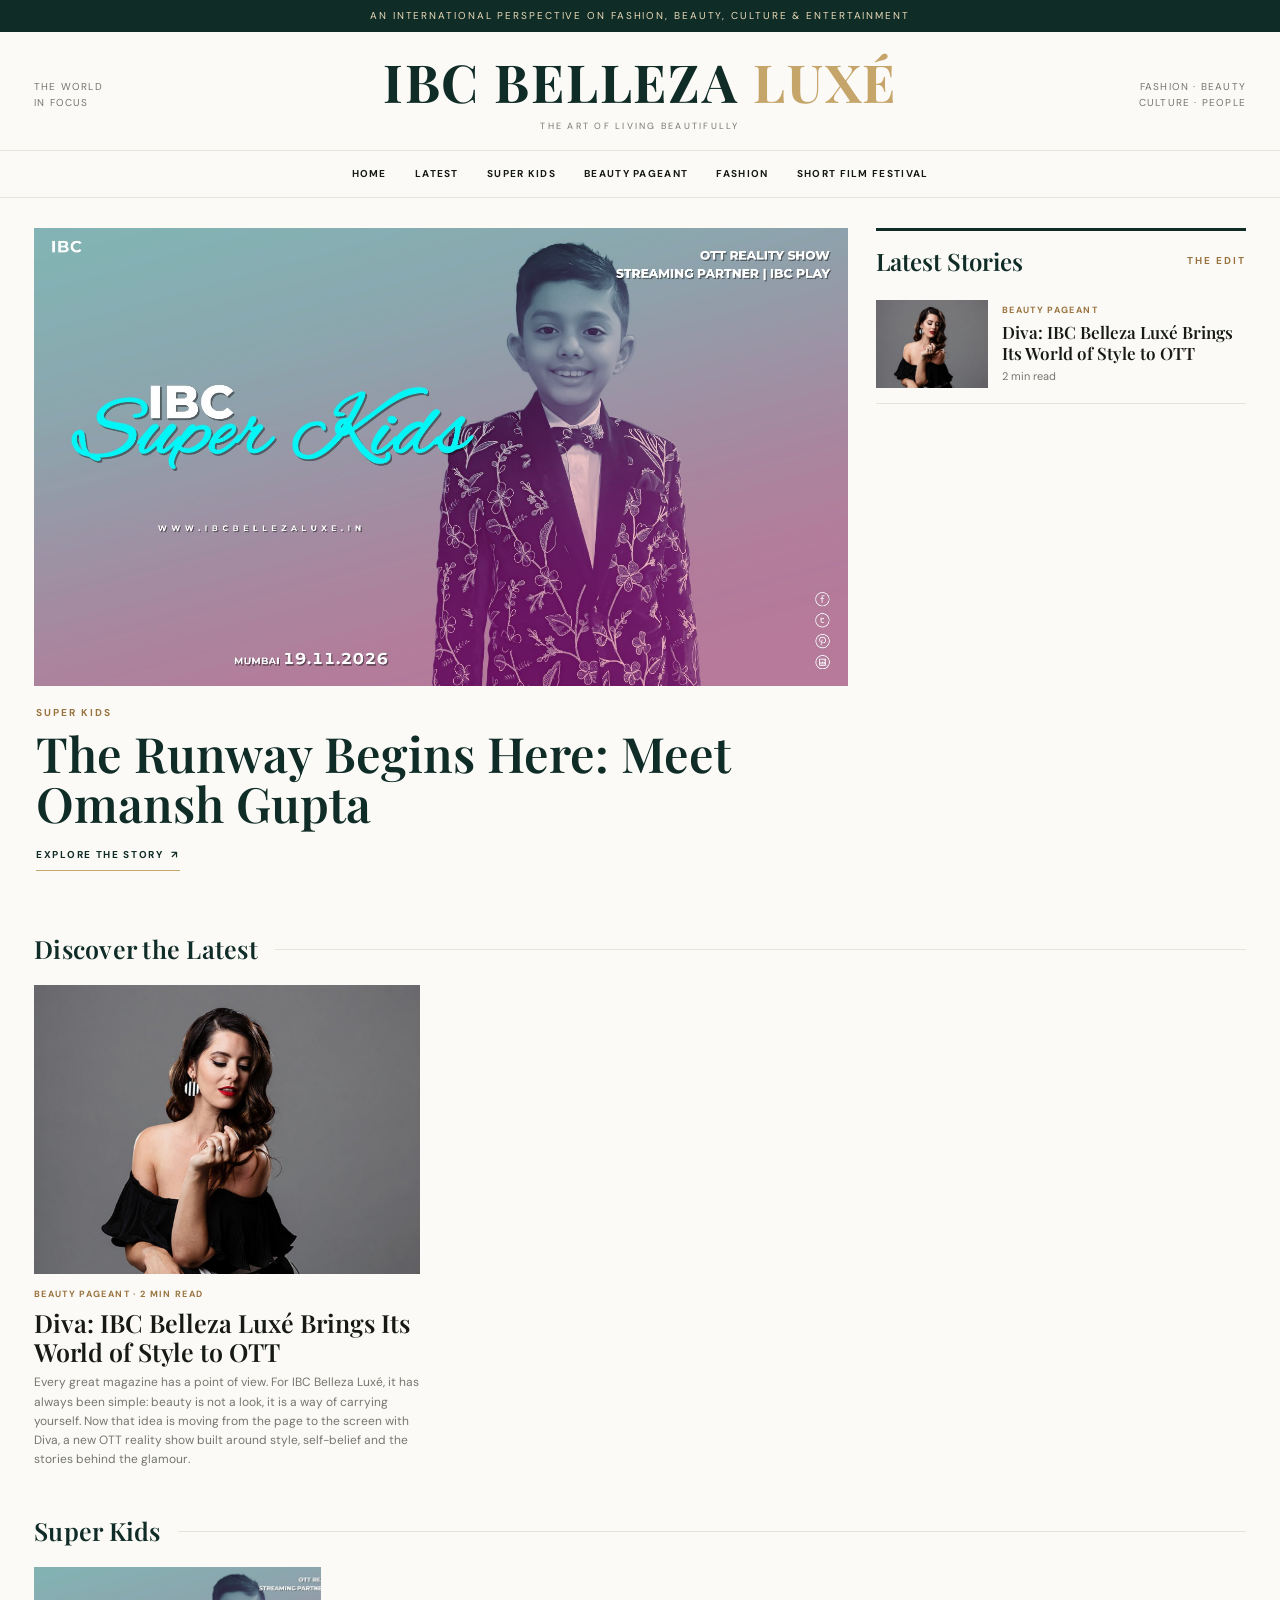
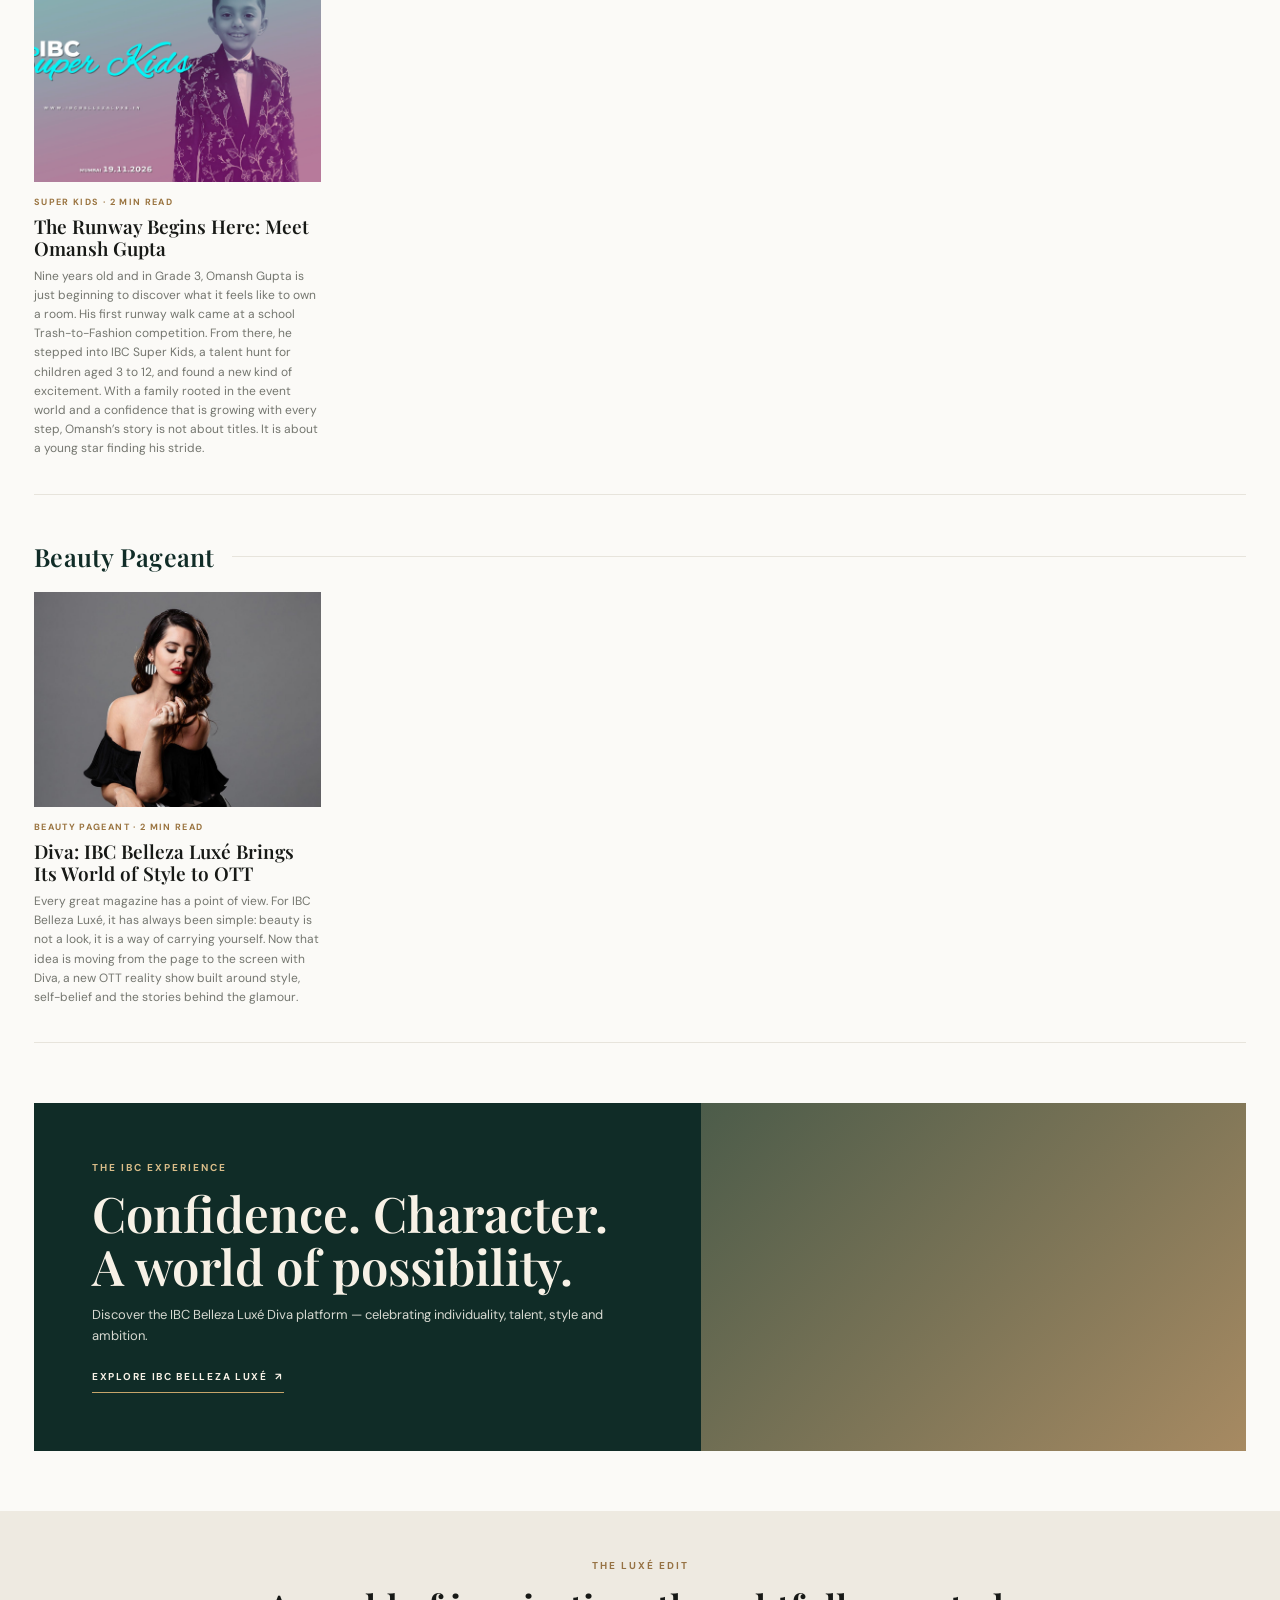
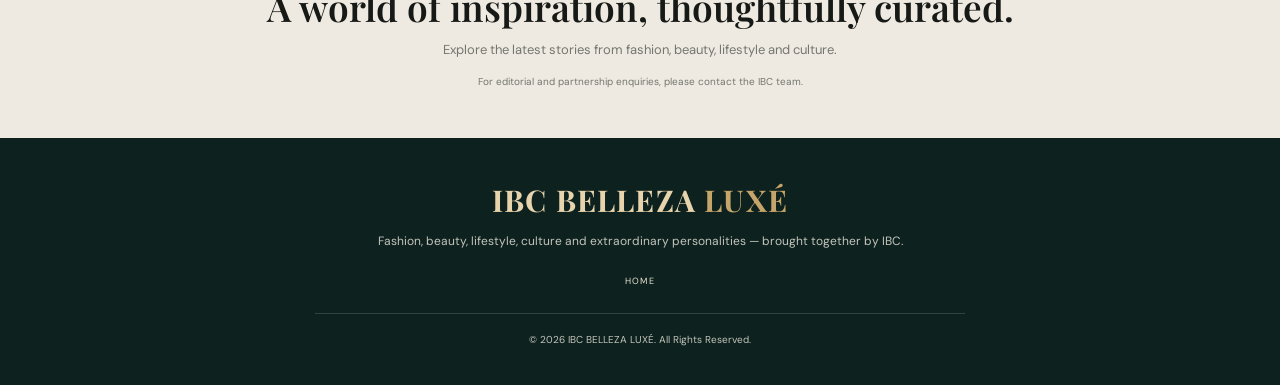
==== commit 8e0bf842: "Update index.html" ====
--- a/index.html
+++ b/index.html
@@ -137,6 +137,45 @@
  .feature-band h2{font-size:34px}
  .newsletter{margin-top:42px;padding:38px 18px}
 }
+/* Featured story: image first, headline beneath it; no excerpt */
+.hero-feature{
+  display:flex;
+  flex-direction:column;
+  align-items:stretch;
+  min-height:0;
+  background:transparent;
+  color:var(--ink);
+}
+.hero-feature:after{display:none}
+.hero-feature img{
+  position:static;
+  display:block;
+  width:100%;
+  height:auto;
+  aspect-ratio:16/9;
+  object-fit:cover;
+  opacity:1;
+}
+.hero-feature:hover img{transform:none}
+.hero-content{
+  position:static;
+  z-index:auto;
+  max-width:none;
+  padding:20px 2px 8px;
+  color:var(--ink);
+}
+.hero-content .eyebrow{color:#9a7440}
+.hero-content h1{
+  color:var(--green);
+  font-size:clamp(30px,3.8vw,49px);
+  margin:8px 0 13px;
+}
+.hero-content p{display:none}
+.hero-content .text-link{color:var(--green);margin-top:2px}
+@media(max-width:600px){
+  .hero-content{padding:15px 1px 5px}
+  .hero-content h1{font-size:32px}
+}
 @media(prefers-reduced-motion:reduce){html{scroll-behavior:auto}*,*:before,*:after{transition:none!important}}
 </style>
 </head>
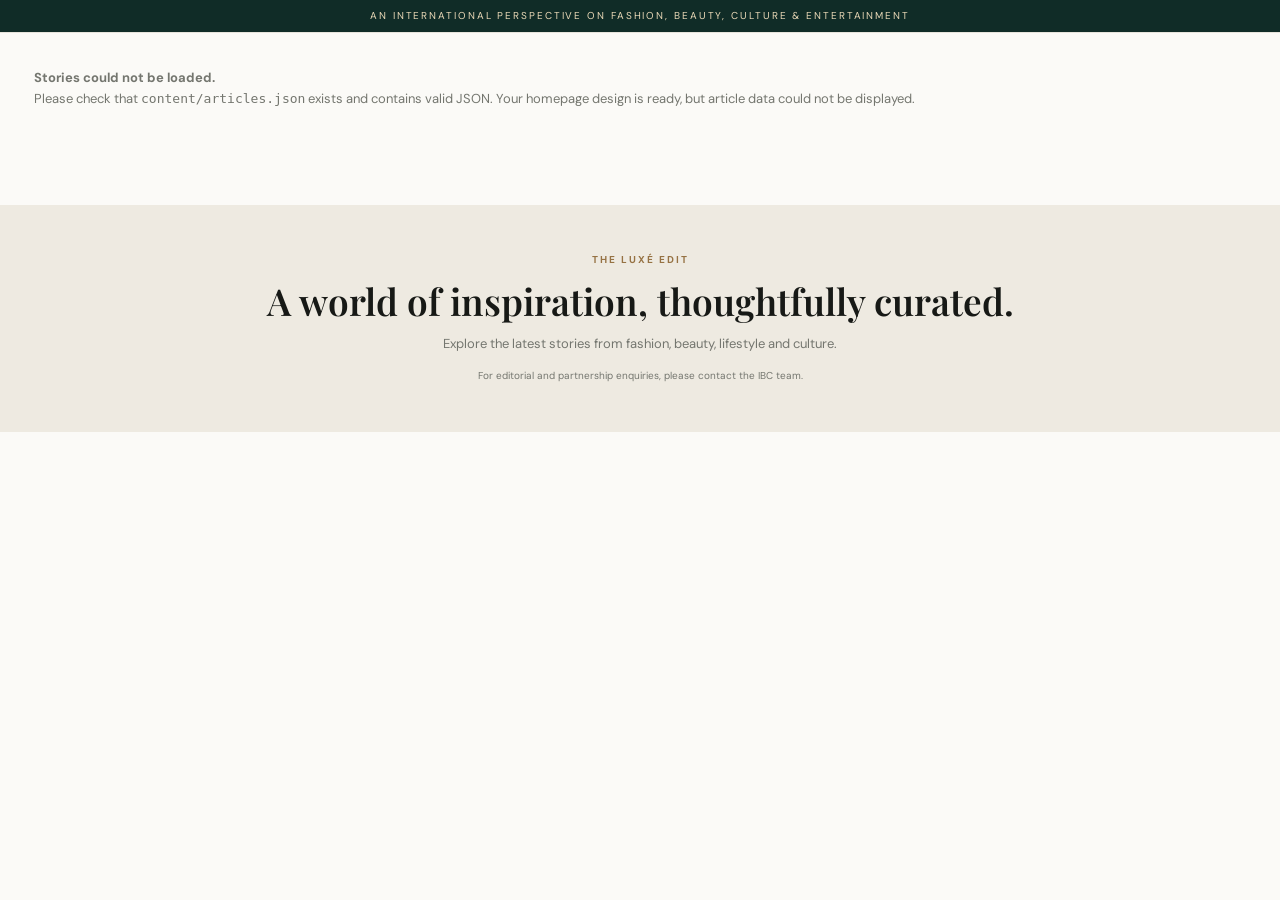
==== commit 80b6fffe: "Add files via upload" ====
--- a/index.html
+++ b/index.html
@@ -178,28 +178,15 @@
 }
 @media(prefers-reduced-motion:reduce){html{scroll-behavior:auto}*,*:before,*:after{transition:none!important}}
 </style>
+<link rel="stylesheet" href="assets/css/ibc-shell.css">
 </head>
 <body id="top">
 <div class="topline">An international perspective on fashion, beauty, culture &amp; entertainment</div>
-<header class="header">
-  <div class="masthead">
-    <div class="header-side">The world<br>in focus</div>
-    <div class="brand-wrap">
-      <a class="brand" href="index.html" aria-label="IBC Belleza Luxé home">IBC BELLEZA <span>LUXÉ</span></a>
-      <p class="tagline">The art of living beautifully</p>
-    </div>
-    <div class="header-side right">Fashion · Beauty<br>Culture · People</div>
-  </div>
-</header>
+
 <div class="nav-shell">
   <div class="nav-inner">
     <button class="menu-toggle" id="menuToggle" aria-label="Scroll navigation">☰</button>
-    <nav aria-label="Main navigation" id="nav">
-      <a href="#top">Home</a>
-      <a href="#stories">Latest</a>
-      <a href="#pageant">Pageant</a>
-      <a href="#footer">Contact</a>
-    </nav>
+    
   </div>
 </div>
 
@@ -214,14 +201,7 @@
   <p class="newsletter-note">For editorial and partnership enquiries, please contact the IBC team.</p>
 </section>
 
-<footer id="footer">
-  <a class="footer-brand" href="index.html">IBC BELLEZA <span>LUXÉ</span></a>
-  <p>Fashion, beauty, lifestyle, culture and extraordinary personalities — brought together by IBC.</p>
-  <div class="footer-links" id="fl">
-    <a href="#top">Home</a><a href="#stories">Latest Stories</a><a href="#pageant">Pageant</a>
-  </div>
-  <p class="copyright">© 2026 IBC BELLEZA LUXÉ. All Rights Reserved.</p>
-</footer>
+
 <button class="back-top" id="backTop" aria-label="Back to top">↑</button>
 
 <script>
@@ -311,5 +291,6 @@
 window.addEventListener('scroll', () => backTop.classList.toggle('show', window.scrollY > 500), {passive:true});
 backTop.addEventListener('click', () => window.scrollTo({top:0,behavior:'smooth'}));
 </script>
+<script src="assets/js/ibc-shell.js" data-root="" defer></script>
 </body>
 </html>
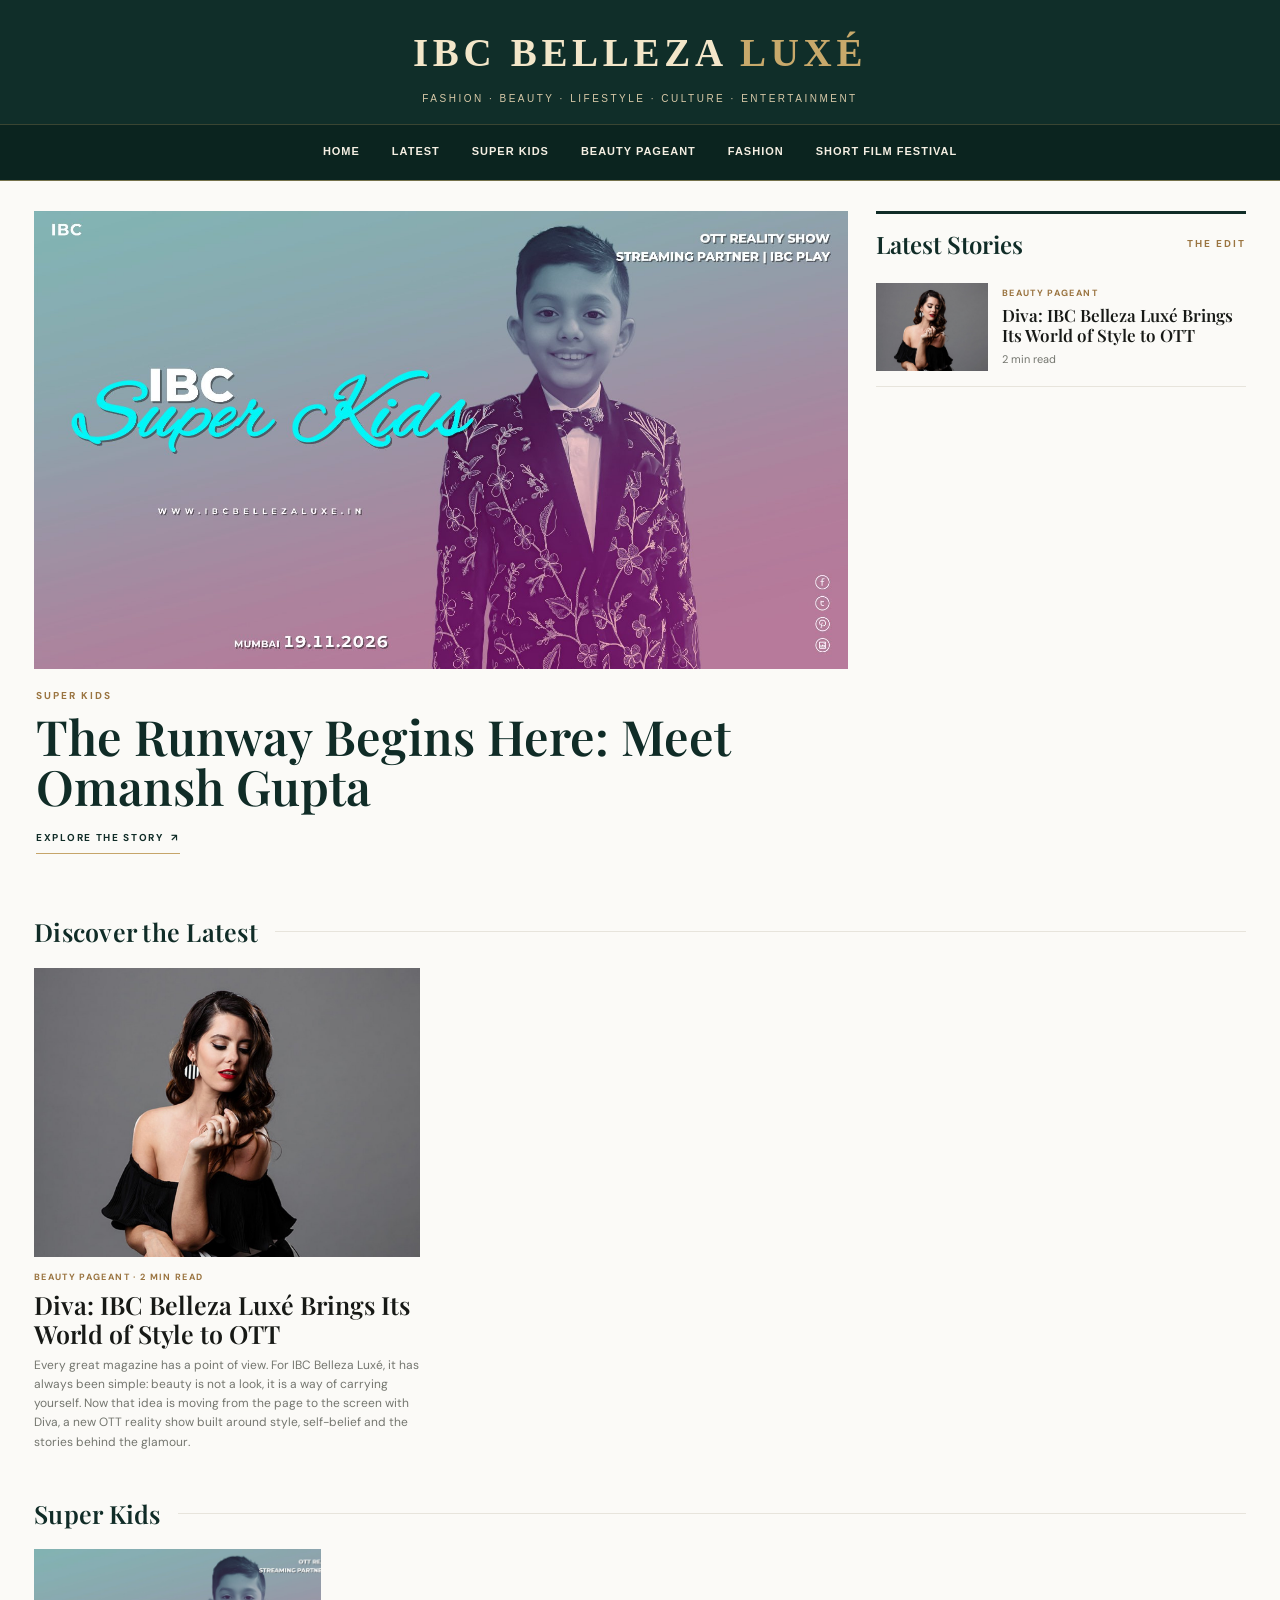
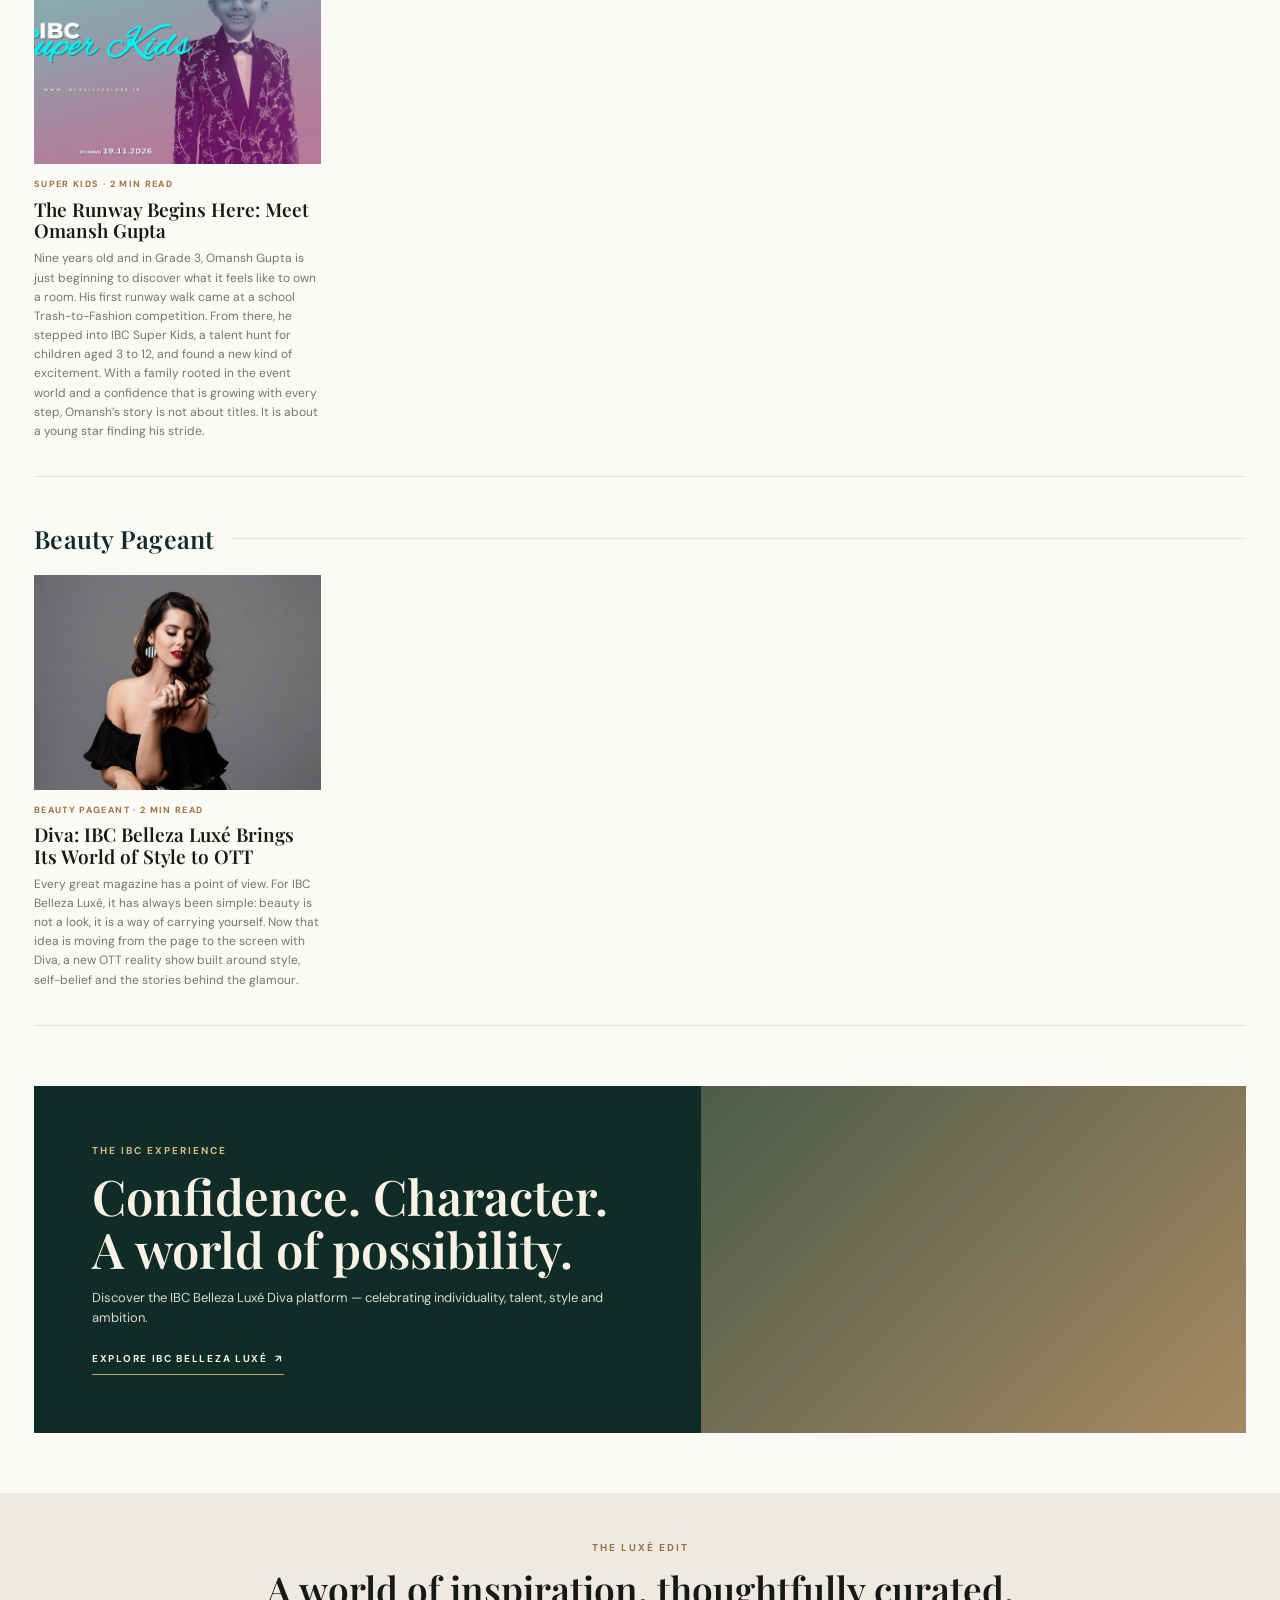
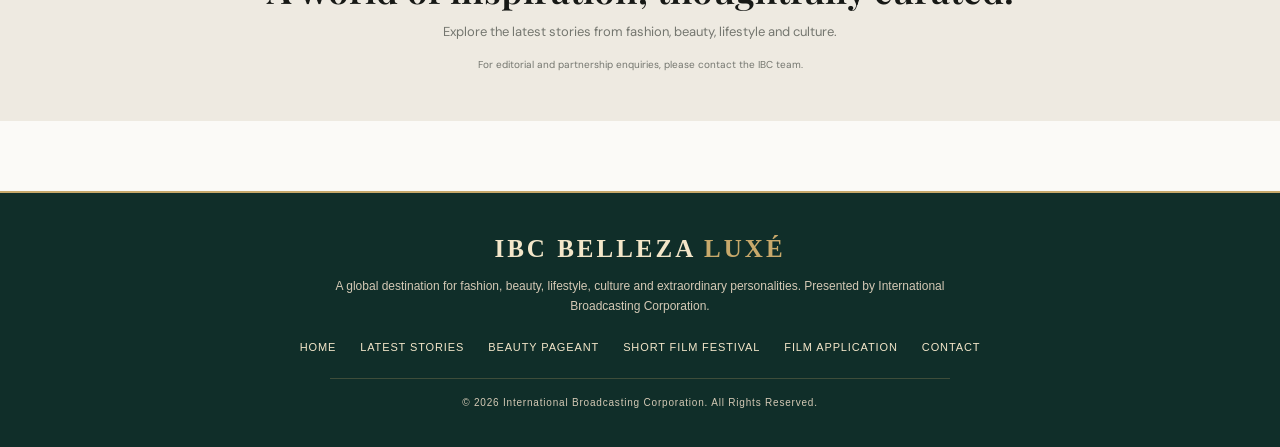
==== commit f2bae83c: "Add files via upload" ====
--- a/index.html
+++ b/index.html
@@ -181,15 +181,6 @@
 <link rel="stylesheet" href="assets/css/ibc-shell.css">
 </head>
 <body id="top">
-<div class="topline">An international perspective on fashion, beauty, culture &amp; entertainment</div>
-
-<div class="nav-shell">
-  <div class="nav-inner">
-    <button class="menu-toggle" id="menuToggle" aria-label="Scroll navigation">☰</button>
-    
-  </div>
-</div>
-
 <main class="wrap" id="root">
   <p class="empty">Loading the latest stories…</p>
 </main>
@@ -224,15 +215,6 @@
   const pages = list.filter(a => a.type === 'page');
   const posts = list.filter(a => a.type !== 'page');
   const categories = [...new Set(posts.map(a => a.category || 'More stories'))];
-  const nav = document.getElementById('nav');
-  nav.innerHTML = '<a href="#top">Home</a><a href="#stories">Latest</a>' +
-    categories.map(c => '<a href="#c-' + slugify(c) + '">' + esc(c) + '</a>').join('') +
-    pages.filter(a => a.menu).map(a => '<a href="' + esc(href(a)) + '">' + esc(a.title) + '</a>').join('');
-
-  document.getElementById('fl').innerHTML =
-    '<a href="#top">Home</a>' +
-    pages.filter(a => a.footer !== false).map(a => '<a href="' + esc(href(a)) + '">' + esc(a.title) + '</a>').join('');
-
   const sorted = [...posts].sort((a,b) => new Date(b.date || 0) - new Date(a.date || 0));
   const lead = sorted.find(a => a.section === 'cover') || sorted[0];
   const latest = sorted.filter(a => a.id !== lead?.id).slice(0,5);
@@ -284,9 +266,6 @@
     '<div class="empty"><strong>Stories could not be loaded.</strong><br>Please check that <code>content/articles.json</code> exists and contains valid JSON. Your homepage design is ready, but article data could not be displayed.</div>';
 });
 
-document.getElementById('menuToggle').addEventListener('click', () => {
-  document.getElementById('nav').scrollBy({left:220,behavior:'smooth'});
-});
 const backTop = document.getElementById('backTop');
 window.addEventListener('scroll', () => backTop.classList.toggle('show', window.scrollY > 500), {passive:true});
 backTop.addEventListener('click', () => window.scrollTo({top:0,behavior:'smooth'}));
--- a/assets/css/ibc-shell.css
+++ b/assets/css/ibc-shell.css
@@ -0,0 +1,18 @@
+:root{--ibc-green:#102e29;--ibc-green2:#183d35;--ibc-gold:#c8a96b;--ibc-cream:#f7f3eb;--ibc-ink:#171a18}
+#ibc-site-header{position:relative;z-index:1000;background:var(--ibc-green);color:var(--ibc-cream);border-bottom:1px solid rgba(200,169,107,.55);font-family:Arial,sans-serif}
+#ibc-site-header .ibc-mast{max-width:1440px;margin:auto;padding:22px 24px 17px;text-align:center}
+#ibc-site-header .ibc-brand{display:inline-block;color:#f3e6c9;text-decoration:none;font-family:Georgia,serif;font-size:clamp(25px,4vw,39px);letter-spacing:.12em;font-weight:600}
+#ibc-site-header .ibc-brand span{color:var(--ibc-gold)}
+#ibc-site-header .ibc-tag{margin:7px 0 0;color:#d8c9a8;font-size:10px;letter-spacing:.25em;text-transform:uppercase}
+#ibc-site-header .ibc-nav{display:flex;justify-content:center;align-items:center;gap:clamp(12px,2.5vw,34px);flex-wrap:wrap;padding:13px 18px;border-top:1px solid rgba(200,169,107,.25);background:#0b241f}
+#ibc-site-header .ibc-nav a{color:#f5efe3;text-decoration:none;font-size:11px;font-weight:700;letter-spacing:.09em;text-transform:uppercase;padding:5px 0;border-bottom:1px solid transparent}
+#ibc-site-header .ibc-nav a:hover,#ibc-site-header .ibc-nav a:focus{color:var(--ibc-gold);border-color:var(--ibc-gold)}
+#ibc-site-footer{margin-top:70px;padding:42px 22px 24px;background:var(--ibc-green);color:#eee6d6;text-align:center;border-top:2px solid var(--ibc-gold);font-family:Arial,sans-serif}
+#ibc-site-footer .ibc-footbrand{font:600 25px Georgia,serif;letter-spacing:.12em;color:#f3e6c9;text-decoration:none}
+#ibc-site-footer .ibc-footbrand span{color:var(--ibc-gold)}
+#ibc-site-footer p{color:#d4c9b5;font-size:12px;line-height:1.7;margin:12px auto;max-width:620px}
+#ibc-site-footer .ibc-footlinks{display:flex;justify-content:center;gap:12px 24px;flex-wrap:wrap;margin:22px auto}
+#ibc-site-footer a{color:#f3e6c9;text-decoration:none;font-size:11px;letter-spacing:.08em;text-transform:uppercase}
+#ibc-site-footer a:hover{color:var(--ibc-gold)}
+#ibc-site-footer .ibc-copy{padding-top:15px;border-top:1px solid rgba(200,169,107,.25);font-size:10px;letter-spacing:.08em}
+@media(max-width:640px){#ibc-site-header .ibc-mast{padding:17px 12px 13px}#ibc-site-header .ibc-nav{gap:10px 17px;padding:12px 10px}#ibc-site-header .ibc-nav a{font-size:9px}#ibc-site-footer{margin-top:42px;padding:32px 15px 20px}}
